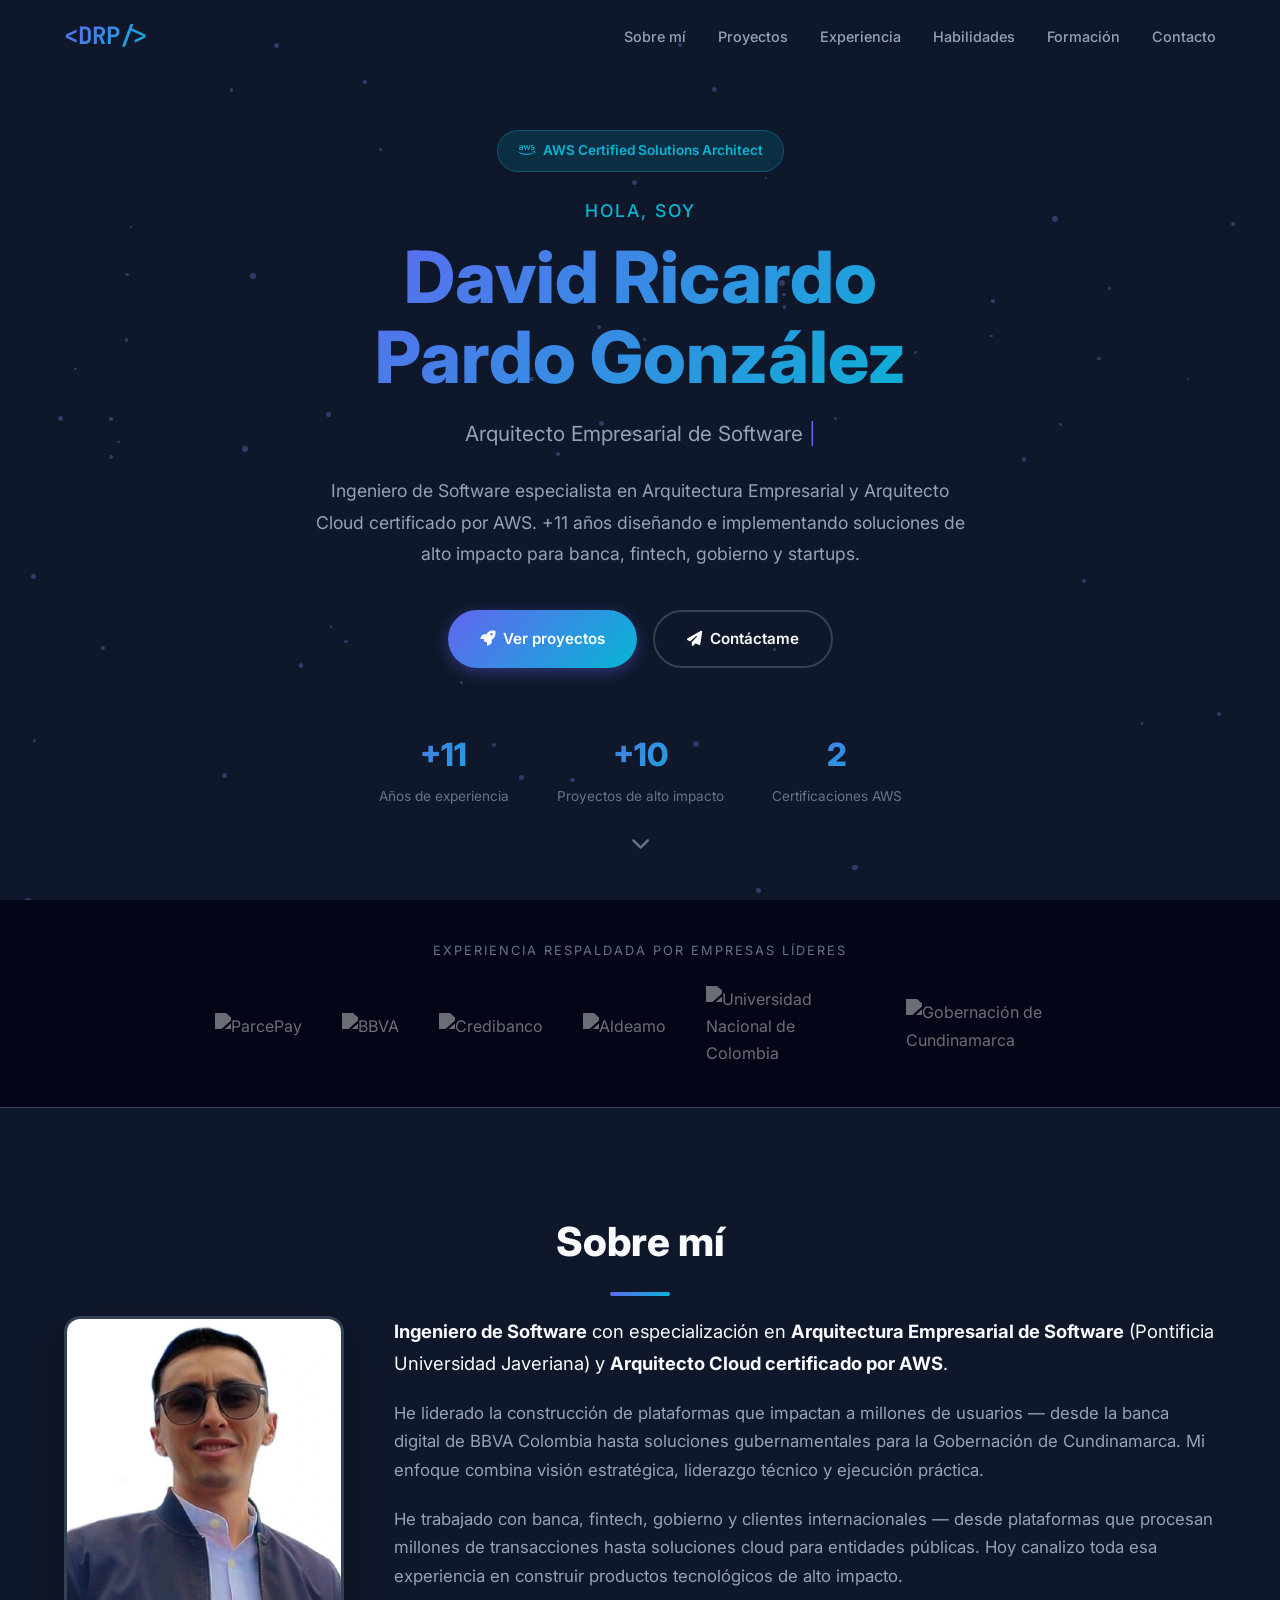
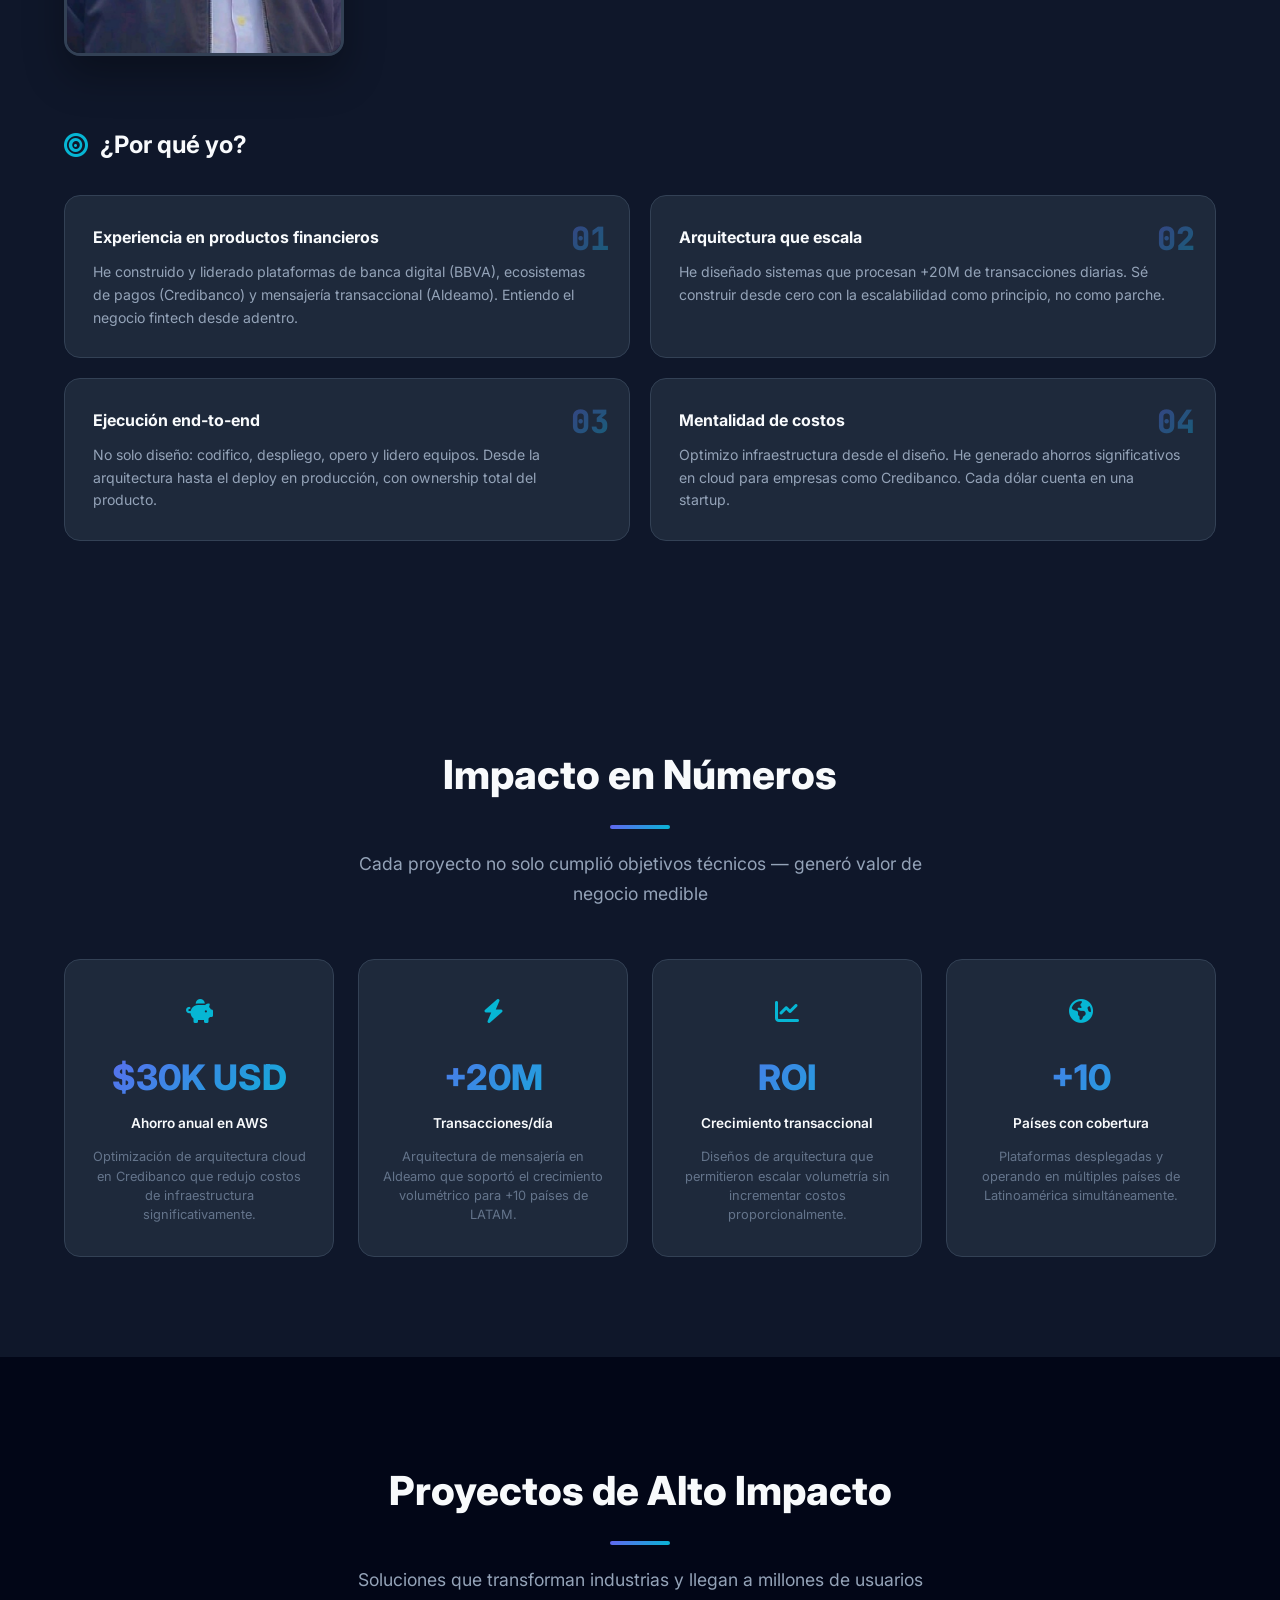
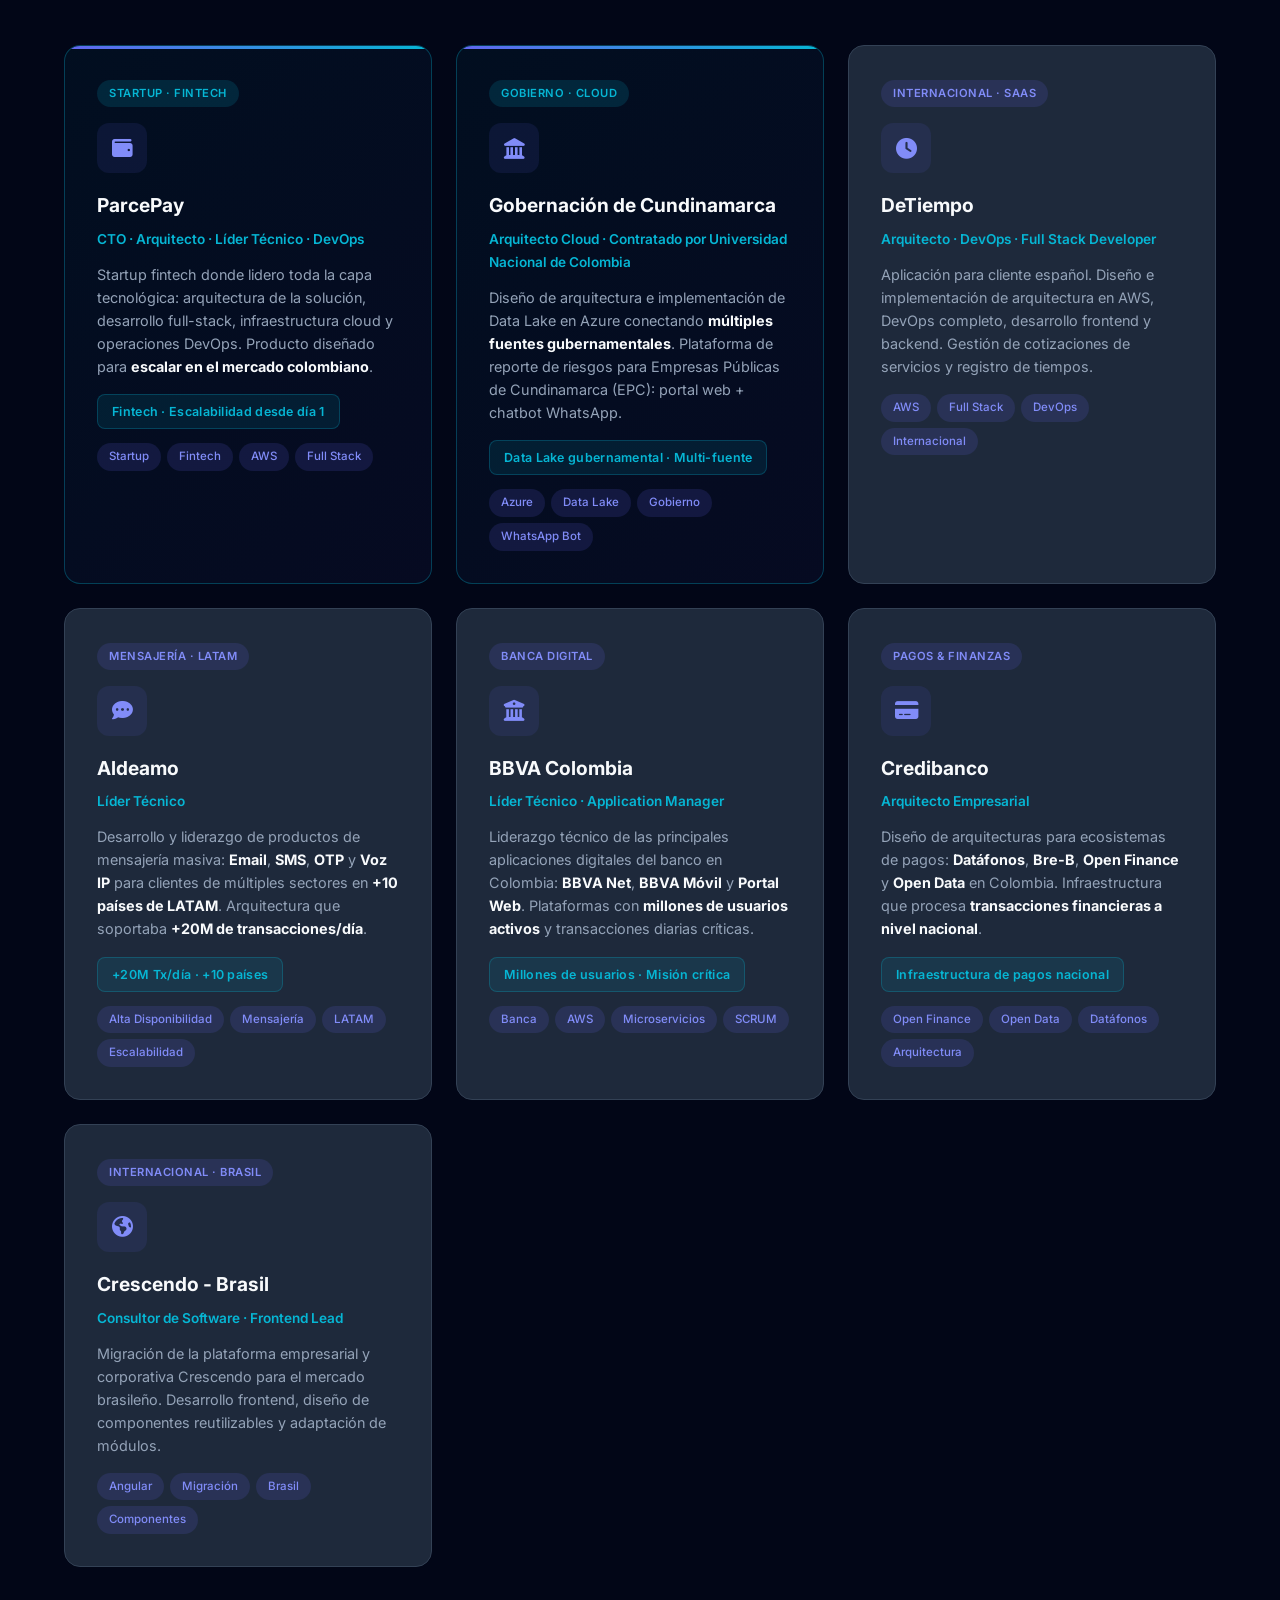
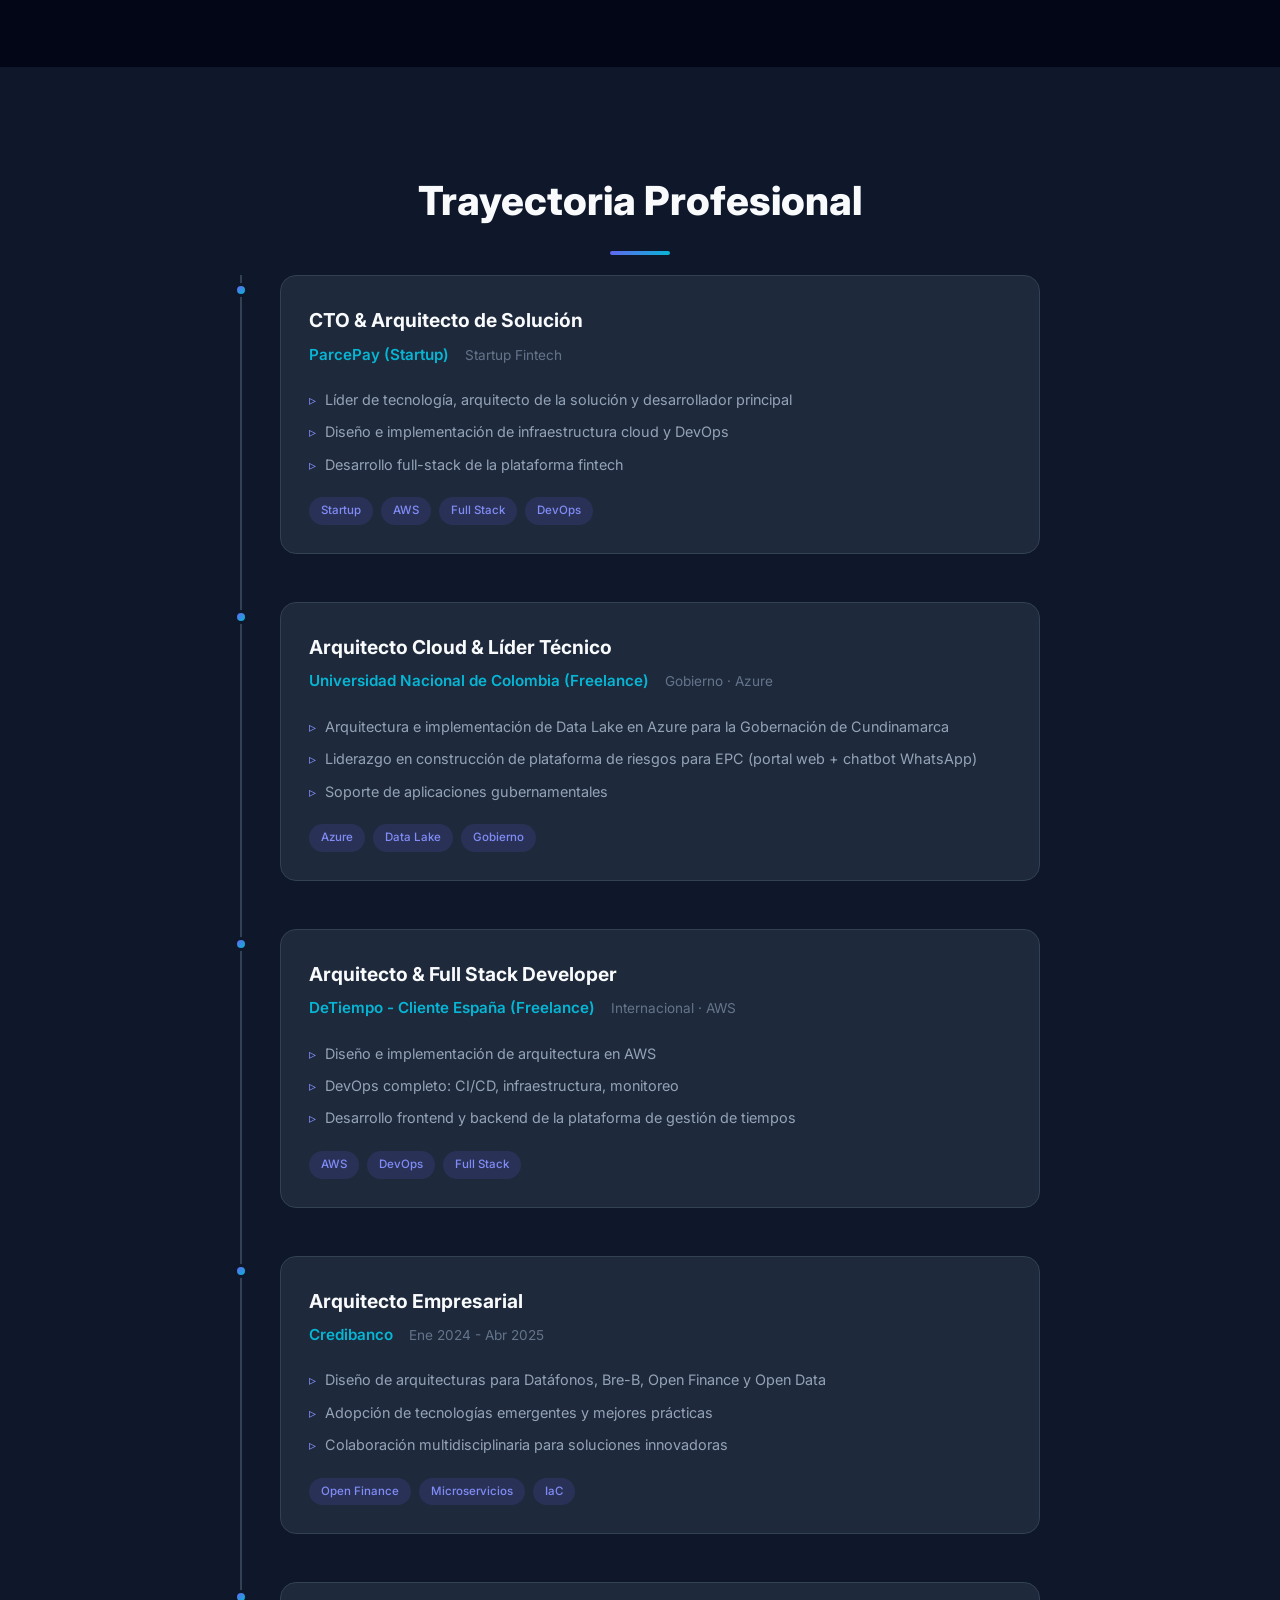
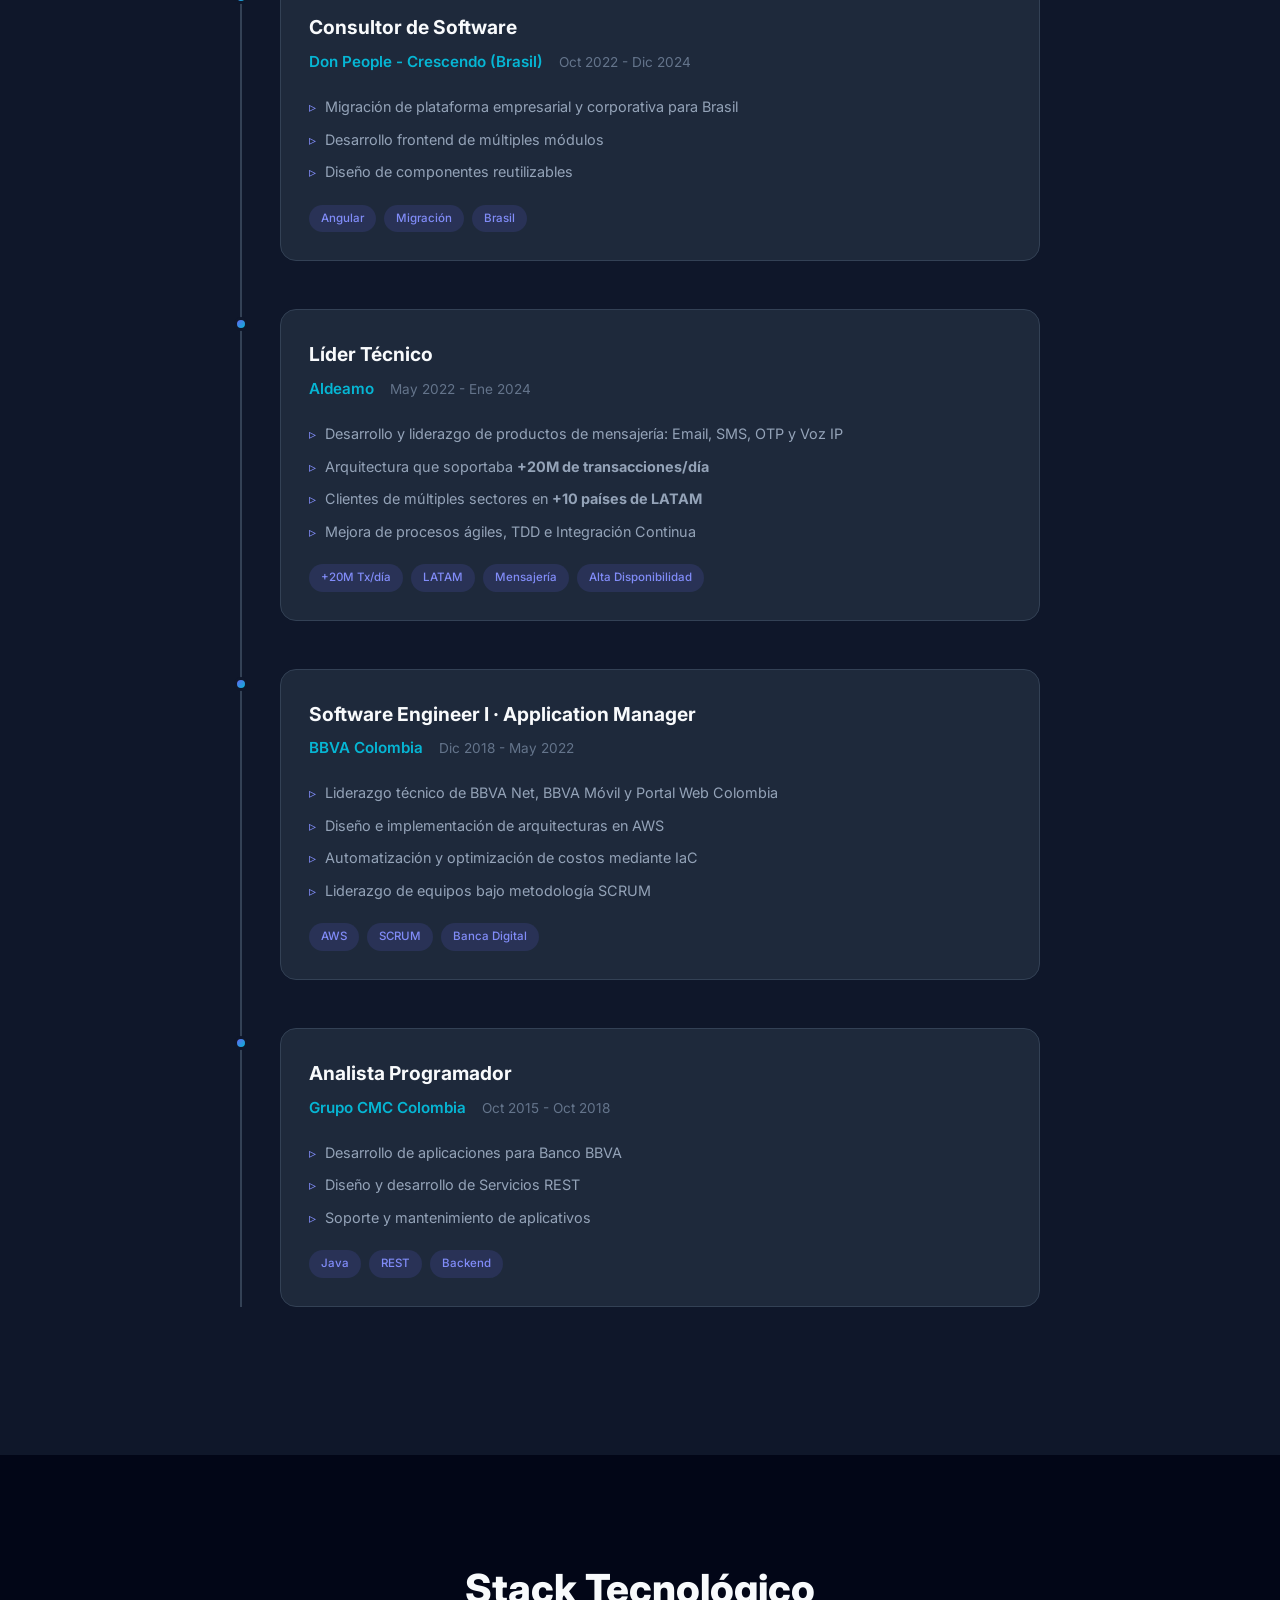
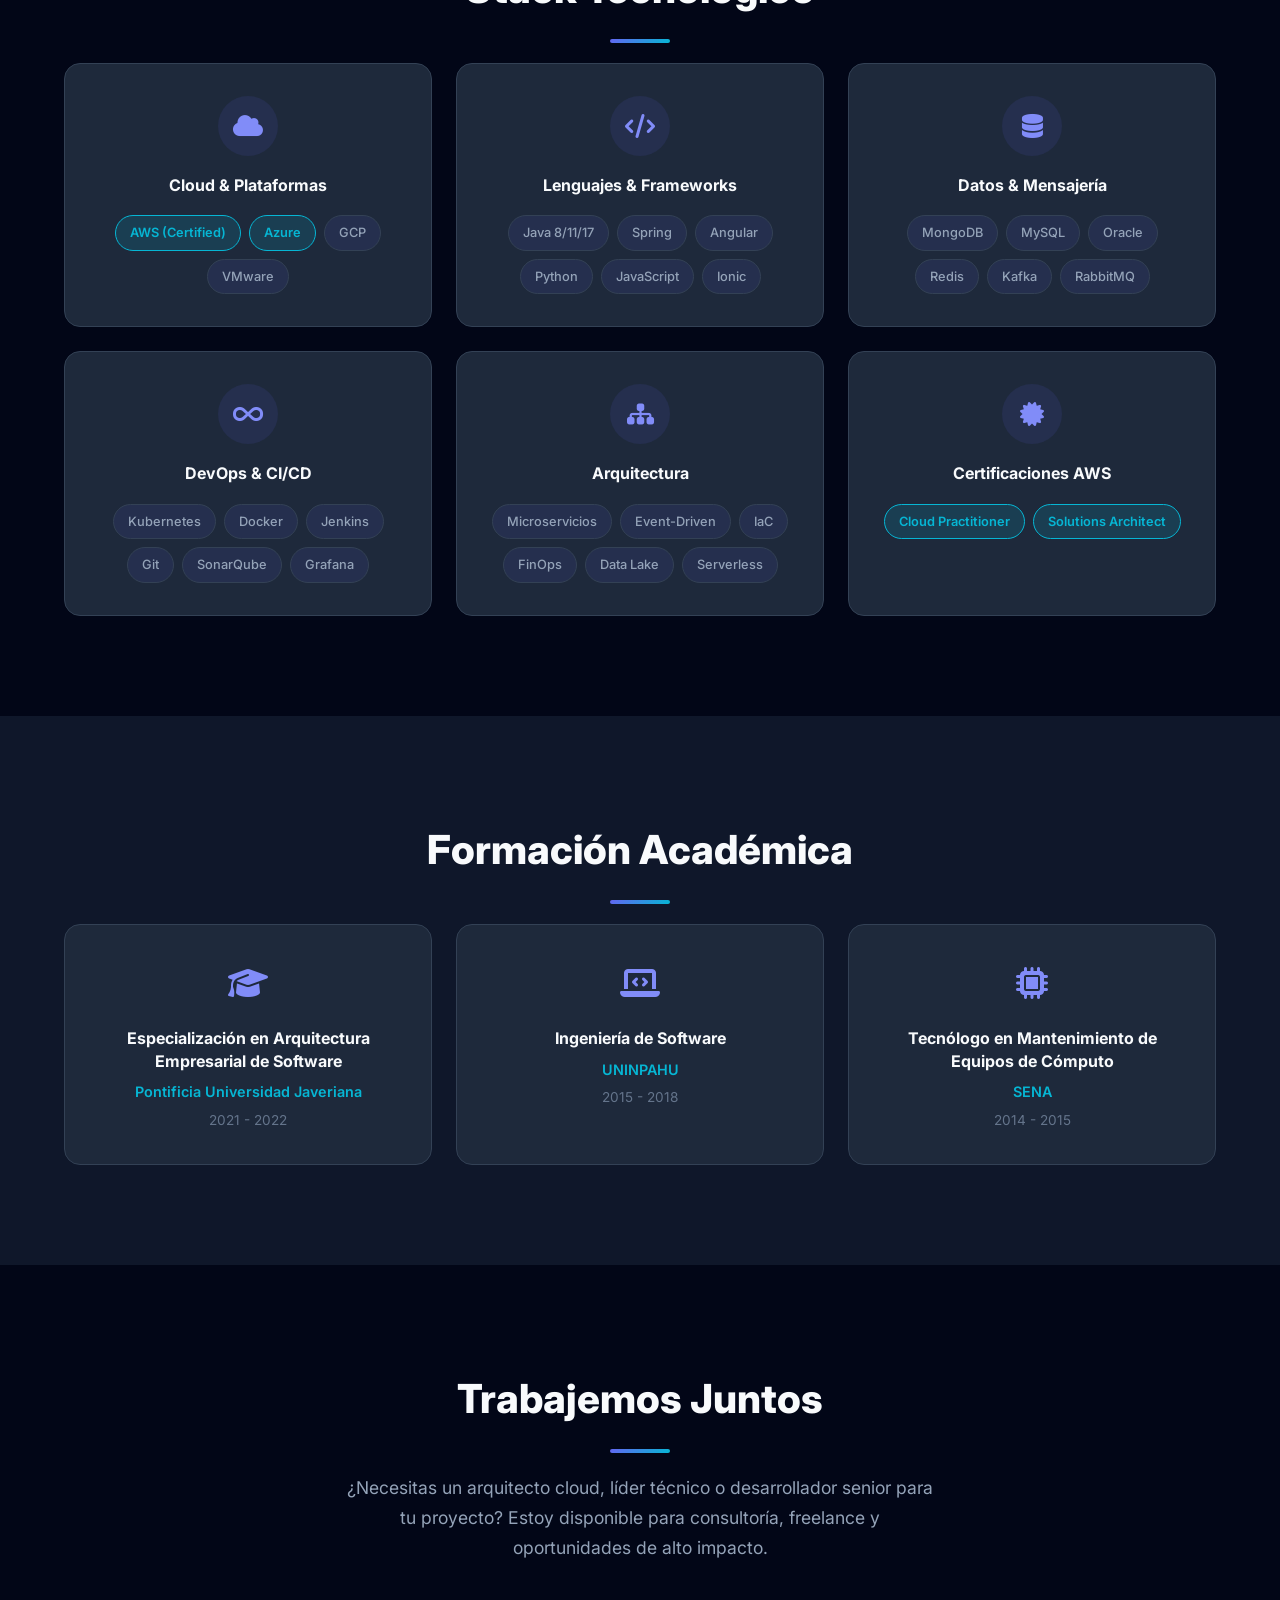
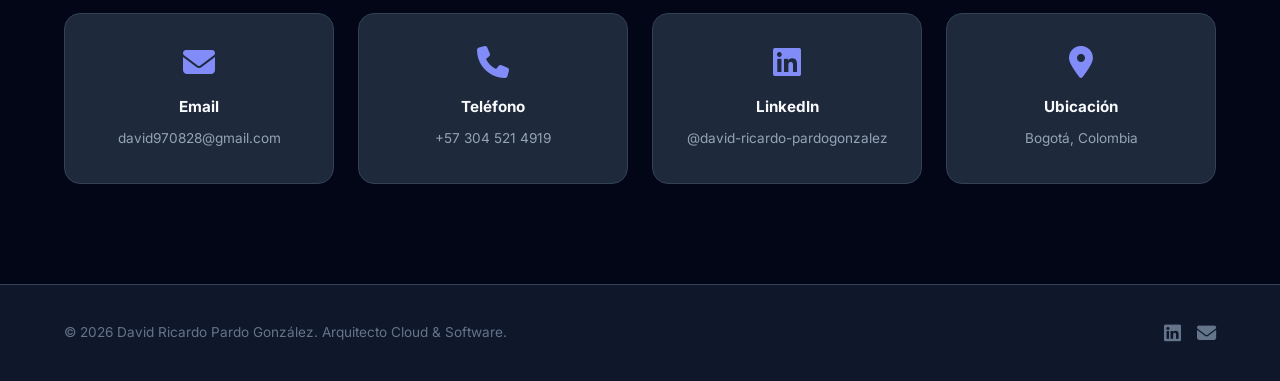
==== portfolio/index.html @ feee0b4c "DRPG" ====
<!DOCTYPE html>
<html lang="es">
<head>
    <meta charset="UTF-8">
    <meta name="viewport" content="width=device-width, initial-scale=1.0">
    <title>David Ricardo Pardo González | Arquitecto Cloud & Software</title>
    <meta name="description" content="Arquitecto Empresarial de Software certificado AWS. +11 años liderando soluciones cloud, microservicios y plataformas de alto impacto para empresas como BBVA, Credibanco y startups.">
    <link rel="preconnect" href="https://fonts.googleapis.com">
    <link rel="preconnect" href="https://fonts.gstatic.com" crossorigin>
    <link href="https://fonts.googleapis.com/css2?family=Inter:wght@300;400;500;600;700;800&family=JetBrains+Mono:wght@400;500&display=swap" rel="stylesheet">
    <link rel="stylesheet" href="https://cdnjs.cloudflare.com/ajax/libs/font-awesome/6.5.1/css/all.min.css">
    <link rel="stylesheet" href="styles.css">
</head>
<body>
    <!-- Navigation -->
    <nav class="navbar" id="navbar">
        <div class="nav-container">
            <a href="#hero" class="nav-logo">&lt;DRP/&gt;</a>
            <button class="nav-toggle" id="nav-toggle" aria-label="Abrir menú">
                <span></span><span></span><span></span>
            </button>
            <ul class="nav-menu" id="nav-menu">
                <li><a href="#about" class="nav-link">Sobre mí</a></li>
                <li><a href="#projects" class="nav-link">Proyectos</a></li>
                <li><a href="#experience" class="nav-link">Experiencia</a></li>
                <li><a href="#skills" class="nav-link">Habilidades</a></li>
                <li><a href="#education" class="nav-link">Formación</a></li>
                <li><a href="#contact" class="nav-link">Contacto</a></li>
            </ul>
        </div>
    </nav>

    <!-- Hero Section -->
    <section class="hero" id="hero">
        <div class="hero-particles" id="particles"></div>
        <div class="hero-content">
            <div class="hero-badge">
                <i class="fab fa-aws"></i> AWS Certified Solutions Architect
            </div>
            <p class="hero-greeting">Hola, soy</p>
            <h1 class="hero-name">David Ricardo<br>Pardo González</h1>
            <div class="hero-title-wrapper">
                <span class="hero-title" id="typed-text"></span>
                <span class="cursor">|</span>
            </div>
            <p class="hero-description">
                Ingeniero de Software especialista en Arquitectura Empresarial y Arquitecto Cloud certificado por AWS. 
                +11 años diseñando e implementando soluciones de alto impacto para banca, fintech, gobierno y startups.
            </p>
            <div class="hero-cta">
                <a href="#projects" class="btn btn-primary"><i class="fas fa-rocket"></i> Ver proyectos</a>
                <a href="#contact" class="btn btn-outline"><i class="fas fa-paper-plane"></i> Contáctame</a>
            </div>
            <div class="hero-stats">
                <div class="stat">
                    <span class="stat-number">+11</span>
                    <span class="stat-label">Años de experiencia</span>
                </div>
                <div class="stat">
                    <span class="stat-number">+10</span>
                    <span class="stat-label">Proyectos de alto impacto</span>
                </div>
                <div class="stat">
                    <span class="stat-number">2</span>
                    <span class="stat-label">Certificaciones AWS</span>
                </div>
            </div>
        </div>
        <div class="scroll-indicator"><i class="fas fa-chevron-down"></i></div>
    </section>

    <!-- Trusted By / Logos Section -->
    <section class="logos-section">
        <div class="container">
            <p class="logos-label">Experiencia respaldada por empresas líderes</p>
            <div class="logos-grid">
                <div class="logo-item">
                    <img src="https://www.parcepay.com/assets/logo-main.svg" alt="ParcePay" class="logo-img">
                </div>
                <div class="logo-item">
                    <img src="https://upload.wikimedia.org/wikipedia/commons/thumb/9/98/BBVA_logo_2025.svg/3840px-BBVA_logo_2025.svg.png" alt="BBVA" class="logo-img">
                </div>
                <div class="logo-item">
                    <img src="https://www.greatplacetowork.com.co/images/CompaniesCertification/Fotos/Credibanco/2025/f2952716-d430-4d82-a743-4b4792fbba40.png" alt="Credibanco" class="logo-img">
                </div>
                <div class="logo-item">
                    <img src="https://www.aldeamo.ai/wp-content/uploads/2025/09/Logo-Aldeamo-fondo-oscuro.svg" alt="Aldeamo" class="logo-img">
                </div>
                <div class="logo-item">
                    <img src="https://www.funcionpublica.gov.co/documents/d/guest/logo-universidad-nacional" alt="Universidad Nacional de Colombia" class="logo-img">
                </div>
                <div class="logo-item">
                    <img src="https://estampillas.cundinamarca.gov.co/info/estampillas/media/bloque9.png" alt="Gobernación de Cundinamarca" class="logo-img">
                </div>
            </div>
        </div>
    </section>

    <!-- About Section -->
    <section class="section" id="about">
        <div class="container">
            <h2 class="section-title">Sobre mí</h2>
            <div class="about-hero-grid">
                <!-- Photo -->
                <div class="about-photo">
                    <img src="perfil.jpeg" alt="David Ricardo Pardo González" class="profile-photo">
                </div>
                <div class="about-text">
                    <p class="about-lead">
                        <strong>Ingeniero de Software</strong> con especialización en <strong>Arquitectura Empresarial de Software</strong> 
                        (Pontificia Universidad Javeriana) y <strong>Arquitecto Cloud certificado por AWS</strong>.
                    </p>
                    <p>
                        He liderado la construcción de plataformas que impactan a millones de usuarios — desde la banca digital 
                        de BBVA Colombia hasta soluciones gubernamentales para la Gobernación de Cundinamarca. Mi enfoque combina 
                        visión estratégica, liderazgo técnico y ejecución práctica.
                    </p>
                    <p>
                        He trabajado con banca, fintech, gobierno y clientes internacionales — desde plataformas 
                        que procesan millones de transacciones hasta soluciones cloud para entidades públicas. 
                        Hoy canalizo toda esa experiencia en construir productos tecnológicos de alto impacto.
                    </p>
                </div>
            </div>

            <!-- ¿Por qué yo? -->
            <div class="why-me-section">
                <h3 class="why-me-title"><i class="fas fa-bullseye"></i> ¿Por qué yo?</h3>
                <div class="why-me-grid">
                    <div class="why-me-card">
                        <div class="why-me-number">01</div>
                        <h4>Experiencia en productos financieros</h4>
                        <p>He construido y liderado plataformas de banca digital (BBVA), ecosistemas de pagos (Credibanco) y mensajería transaccional (Aldeamo). Entiendo el negocio fintech desde adentro.</p>
                    </div>
                    <div class="why-me-card">
                        <div class="why-me-number">02</div>
                        <h4>Arquitectura que escala</h4>
                        <p>He diseñado sistemas que procesan +20M de transacciones diarias. Sé construir desde cero con la escalabilidad como principio, no como parche.</p>
                    </div>
                    <div class="why-me-card">
                        <div class="why-me-number">03</div>
                        <h4>Ejecución end-to-end</h4>
                        <p>No solo diseño: codifico, despliego, opero y lidero equipos. Desde la arquitectura hasta el deploy en producción, con ownership total del producto.</p>
                    </div>
                    <div class="why-me-card">
                        <div class="why-me-number">04</div>
                        <h4>Mentalidad de costos</h4>
                        <p>Optimizo infraestructura desde el diseño. He generado ahorros significativos en cloud para empresas como Credibanco. Cada dólar cuenta en una startup.</p>
                    </div>
                </div>
            </div>
        </div>
    </section>

    <!-- Impact / ROI Section -->
    <section class="section" id="impact">
        <div class="container">
            <h2 class="section-title">Impacto en Números</h2>
            <p class="section-subtitle">Cada proyecto no solo cumplió objetivos técnicos — generó valor de negocio medible</p>
            <div class="impact-grid">
                <div class="impact-card">
                    <div class="impact-icon"><i class="fas fa-piggy-bank"></i></div>
                    <div class="impact-value">$30K USD</div>
                    <div class="impact-label">Ahorro anual en AWS</div>
                    <p class="impact-desc">Optimización de arquitectura cloud en Credibanco que redujo costos de infraestructura significativamente.</p>
                </div>
                <div class="impact-card">
                    <div class="impact-icon"><i class="fas fa-bolt"></i></div>
                    <div class="impact-value">+20M</div>
                    <div class="impact-label">Transacciones/día</div>
                    <p class="impact-desc">Arquitectura de mensajería en Aldeamo que soportó el crecimiento volumétrico para +10 países de LATAM.</p>
                </div>
                <div class="impact-card">
                    <div class="impact-icon"><i class="fas fa-chart-line"></i></div>
                    <div class="impact-value">ROI</div>
                    <div class="impact-label">Crecimiento transaccional</div>
                    <p class="impact-desc">Diseños de arquitectura que permitieron escalar volumetría sin incrementar costos proporcionalmente.</p>
                </div>
                <div class="impact-card">
                    <div class="impact-icon"><i class="fas fa-globe-americas"></i></div>
                    <div class="impact-value">+10</div>
                    <div class="impact-label">Países con cobertura</div>
                    <p class="impact-desc">Plataformas desplegadas y operando en múltiples países de Latinoamérica simultáneamente.</p>
                </div>
            </div>
        </div>
    </section>

    <!-- Projects Section (NEW - High Impact) -->
    <section class="section section-dark" id="projects">
        <div class="container">
            <h2 class="section-title">Proyectos de Alto Impacto</h2>
            <p class="section-subtitle">Soluciones que transforman industrias y llegan a millones de usuarios</p>

            <div class="projects-grid">
                <!-- ParcePay -->
                <div class="project-card featured">
                    <div class="project-badge">Startup · Fintech</div>
                    <div class="project-icon"><i class="fas fa-wallet"></i></div>
                    <h3>ParcePay</h3>
                    <p class="project-role">CTO · Arquitecto · Líder Técnico · DevOps</p>
                    <p class="project-desc">
                        Startup fintech donde lidero toda la capa tecnológica: arquitectura de la solución, 
                        desarrollo full-stack, infraestructura cloud y operaciones DevOps. Producto diseñado 
                        para <strong>escalar en el mercado colombiano</strong>.
                    </p>
                    <div class="project-metric">Fintech · Escalabilidad desde día 1</div>
                    <div class="project-tags">
                        <span class="tag">Startup</span>
                        <span class="tag">Fintech</span>
                        <span class="tag">AWS</span>
                        <span class="tag">Full Stack</span>
                    </div>
                </div>

                <!-- Universidad Nacional / Gobernación -->
                <div class="project-card featured">
                    <div class="project-badge">Gobierno · Cloud</div>
                    <div class="project-icon"><i class="fas fa-landmark"></i></div>
                    <h3>Gobernación de Cundinamarca</h3>
                    <p class="project-role">Arquitecto Cloud · Contratado por Universidad Nacional de Colombia</p>
                    <p class="project-desc">
                        Diseño de arquitectura e implementación de Data Lake en Azure conectando <strong>múltiples fuentes 
                        gubernamentales</strong>. Plataforma de reporte de riesgos para Empresas Públicas de Cundinamarca 
                        (EPC): portal web + chatbot WhatsApp.
                    </p>
                    <div class="project-metric">Data Lake gubernamental · Multi-fuente</div>
                    <div class="project-tags">
                        <span class="tag">Azure</span>
                        <span class="tag">Data Lake</span>
                        <span class="tag">Gobierno</span>
                        <span class="tag">WhatsApp Bot</span>
                    </div>
                </div>

                <!-- DeTiempo -->
                <div class="project-card">
                    <div class="project-badge">Internacional · SaaS</div>
                    <div class="project-icon"><i class="fas fa-clock"></i></div>
                    <h3>DeTiempo</h3>
                    <p class="project-role">Arquitecto · DevOps · Full Stack Developer</p>
                    <p class="project-desc">
                        Aplicación para cliente español. Diseño e implementación de arquitectura en AWS, 
                        DevOps completo, desarrollo frontend y backend. Gestión de cotizaciones de servicios 
                        y registro de tiempos.
                    </p>
                    <div class="project-tags">
                        <span class="tag">AWS</span>
                        <span class="tag">Full Stack</span>
                        <span class="tag">DevOps</span>
                        <span class="tag">Internacional</span>
                    </div>
                </div>

                <!-- Aldeamo -->
                <div class="project-card">
                    <div class="project-badge">Mensajería · LATAM</div>
                    <div class="project-icon"><i class="fas fa-comment-dots"></i></div>
                    <h3>Aldeamo</h3>
                    <p class="project-role">Líder Técnico</p>
                    <p class="project-desc">
                        Desarrollo y liderazgo de productos de mensajería masiva: <strong>Email</strong>, 
                        <strong>SMS</strong>, <strong>OTP</strong> y <strong>Voz IP</strong> para clientes de múltiples 
                        sectores en <strong>+10 países de LATAM</strong>. Arquitectura que soportaba 
                        <strong>+20M de transacciones/día</strong>.
                    </p>
                    <div class="project-metric">+20M Tx/día · +10 países</div>
                    <div class="project-tags">
                        <span class="tag">Alta Disponibilidad</span>
                        <span class="tag">Mensajería</span>
                        <span class="tag">LATAM</span>
                        <span class="tag">Escalabilidad</span>
                    </div>
                </div>

                <!-- BBVA -->
                <div class="project-card">
                    <div class="project-badge">Banca Digital</div>
                    <div class="project-icon"><i class="fas fa-university"></i></div>
                    <h3>BBVA Colombia</h3>
                    <p class="project-role">Líder Técnico · Application Manager</p>
                    <p class="project-desc">
                        Liderazgo técnico de las principales aplicaciones digitales del banco en Colombia: 
                        <strong>BBVA Net</strong>, <strong>BBVA Móvil</strong> y <strong>Portal Web</strong>. 
                        Plataformas con <strong>millones de usuarios activos</strong> y transacciones diarias críticas.
                    </p>
                    <div class="project-metric">Millones de usuarios · Misión crítica</div>
                    <div class="project-tags">
                        <span class="tag">Banca</span>
                        <span class="tag">AWS</span>
                        <span class="tag">Microservicios</span>
                        <span class="tag">SCRUM</span>
                    </div>
                </div>

                <!-- Credibanco -->
                <div class="project-card">
                    <div class="project-badge">Pagos & Finanzas</div>
                    <div class="project-icon"><i class="fas fa-credit-card"></i></div>
                    <h3>Credibanco</h3>
                    <p class="project-role">Arquitecto Empresarial</p>
                    <p class="project-desc">
                        Diseño de arquitecturas para ecosistemas de pagos: <strong>Datáfonos</strong>, 
                        <strong>Bre-B</strong>, <strong>Open Finance</strong> y <strong>Open Data</strong> en Colombia. 
                        Infraestructura que procesa <strong>transacciones financieras a nivel nacional</strong>.
                    </p>
                    <div class="project-metric">Infraestructura de pagos nacional</div>
                    <div class="project-tags">
                        <span class="tag">Open Finance</span>
                        <span class="tag">Open Data</span>
                        <span class="tag">Datáfonos</span>
                        <span class="tag">Arquitectura</span>
                    </div>
                </div>

                <!-- Don People / Crescendo -->
                <div class="project-card">
                    <div class="project-badge">Internacional · Brasil</div>
                    <div class="project-icon"><i class="fas fa-globe-americas"></i></div>
                    <h3>Crescendo - Brasil</h3>
                    <p class="project-role">Consultor de Software · Frontend Lead</p>
                    <p class="project-desc">
                        Migración de la plataforma empresarial y corporativa Crescendo para el mercado brasileño. 
                        Desarrollo frontend, diseño de componentes reutilizables y adaptación de módulos.
                    </p>
                    <div class="project-tags">
                        <span class="tag">Angular</span>
                        <span class="tag">Migración</span>
                        <span class="tag">Brasil</span>
                        <span class="tag">Componentes</span>
                    </div>
                </div>
            </div>
        </div>
    </section>

    <!-- Experience Section -->
    <section class="section" id="experience">
        <div class="container">
            <h2 class="section-title">Trayectoria Profesional</h2>
            <div class="timeline">
                <div class="timeline-item">
                    <div class="timeline-marker"></div>
                    <div class="timeline-content">
                        <div class="timeline-header">
                            <h3>CTO & Arquitecto de Solución</h3>
                            <span class="company">ParcePay (Startup)</span>
                            <span class="period">Startup Fintech</span>
                        </div>
                        <ul class="timeline-details">
                            <li>Líder de tecnología, arquitecto de la solución y desarrollador principal</li>
                            <li>Diseño e implementación de infraestructura cloud y DevOps</li>
                            <li>Desarrollo full-stack de la plataforma fintech</li>
                        </ul>
                        <div class="timeline-tags">
                            <span class="tag">Startup</span>
                            <span class="tag">AWS</span>
                            <span class="tag">Full Stack</span>
                            <span class="tag">DevOps</span>
                        </div>
                    </div>
                </div>

                <div class="timeline-item">
                    <div class="timeline-marker"></div>
                    <div class="timeline-content">
                        <div class="timeline-header">
                            <h3>Arquitecto Cloud & Líder Técnico</h3>
                            <span class="company">Universidad Nacional de Colombia (Freelance)</span>
                            <span class="period">Gobierno · Azure</span>
                        </div>
                        <ul class="timeline-details">
                            <li>Arquitectura e implementación de Data Lake en Azure para la Gobernación de Cundinamarca</li>
                            <li>Liderazgo en construcción de plataforma de riesgos para EPC (portal web + chatbot WhatsApp)</li>
                            <li>Soporte de aplicaciones gubernamentales</li>
                        </ul>
                        <div class="timeline-tags">
                            <span class="tag">Azure</span>
                            <span class="tag">Data Lake</span>
                            <span class="tag">Gobierno</span>
                        </div>
                    </div>
                </div>

                <div class="timeline-item">
                    <div class="timeline-marker"></div>
                    <div class="timeline-content">
                        <div class="timeline-header">
                            <h3>Arquitecto & Full Stack Developer</h3>
                            <span class="company">DeTiempo - Cliente España (Freelance)</span>
                            <span class="period">Internacional · AWS</span>
                        </div>
                        <ul class="timeline-details">
                            <li>Diseño e implementación de arquitectura en AWS</li>
                            <li>DevOps completo: CI/CD, infraestructura, monitoreo</li>
                            <li>Desarrollo frontend y backend de la plataforma de gestión de tiempos</li>
                        </ul>
                        <div class="timeline-tags">
                            <span class="tag">AWS</span>
                            <span class="tag">DevOps</span>
                            <span class="tag">Full Stack</span>
                        </div>
                    </div>
                </div>

                <div class="timeline-item">
                    <div class="timeline-marker"></div>
                    <div class="timeline-content">
                        <div class="timeline-header">
                            <h3>Arquitecto Empresarial</h3>
                            <span class="company">Credibanco</span>
                            <span class="period">Ene 2024 - Abr 2025</span>
                        </div>
                        <ul class="timeline-details">
                            <li>Diseño de arquitecturas para Datáfonos, Bre-B, Open Finance y Open Data</li>
                            <li>Adopción de tecnologías emergentes y mejores prácticas</li>
                            <li>Colaboración multidisciplinaria para soluciones innovadoras</li>
                        </ul>
                        <div class="timeline-tags">
                            <span class="tag">Open Finance</span>
                            <span class="tag">Microservicios</span>
                            <span class="tag">IaC</span>
                        </div>
                    </div>
                </div>

                <div class="timeline-item">
                    <div class="timeline-marker"></div>
                    <div class="timeline-content">
                        <div class="timeline-header">
                            <h3>Consultor de Software</h3>
                            <span class="company">Don People - Crescendo (Brasil)</span>
                            <span class="period">Oct 2022 - Dic 2024</span>
                        </div>
                        <ul class="timeline-details">
                            <li>Migración de plataforma empresarial y corporativa para Brasil</li>
                            <li>Desarrollo frontend de múltiples módulos</li>
                            <li>Diseño de componentes reutilizables</li>
                        </ul>
                        <div class="timeline-tags">
                            <span class="tag">Angular</span>
                            <span class="tag">Migración</span>
                            <span class="tag">Brasil</span>
                        </div>
                    </div>
                </div>

                <div class="timeline-item">
                    <div class="timeline-marker"></div>
                    <div class="timeline-content">
                        <div class="timeline-header">
                            <h3>Líder Técnico</h3>
                            <span class="company">Aldeamo</span>
                            <span class="period">May 2022 - Ene 2024</span>
                        </div>
                        <ul class="timeline-details">
                            <li>Desarrollo y liderazgo de productos de mensajería: Email, SMS, OTP y Voz IP</li>
                            <li>Arquitectura que soportaba <strong>+20M de transacciones/día</strong></li>
                            <li>Clientes de múltiples sectores en <strong>+10 países de LATAM</strong></li>
                            <li>Mejora de procesos ágiles, TDD e Integración Continua</li>
                        </ul>
                        <div class="timeline-tags">
                            <span class="tag">+20M Tx/día</span>
                            <span class="tag">LATAM</span>
                            <span class="tag">Mensajería</span>
                            <span class="tag">Alta Disponibilidad</span>
                        </div>
                    </div>
                </div>

                <div class="timeline-item">
                    <div class="timeline-marker"></div>
                    <div class="timeline-content">
                        <div class="timeline-header">
                            <h3>Software Engineer I · Application Manager</h3>
                            <span class="company">BBVA Colombia</span>
                            <span class="period">Dic 2018 - May 2022</span>
                        </div>
                        <ul class="timeline-details">
                            <li>Liderazgo técnico de BBVA Net, BBVA Móvil y Portal Web Colombia</li>
                            <li>Diseño e implementación de arquitecturas en AWS</li>
                            <li>Automatización y optimización de costos mediante IaC</li>
                            <li>Liderazgo de equipos bajo metodología SCRUM</li>
                        </ul>
                        <div class="timeline-tags">
                            <span class="tag">AWS</span>
                            <span class="tag">SCRUM</span>
                            <span class="tag">Banca Digital</span>
                        </div>
                    </div>
                </div>

                <div class="timeline-item">
                    <div class="timeline-marker"></div>
                    <div class="timeline-content">
                        <div class="timeline-header">
                            <h3>Analista Programador</h3>
                            <span class="company">Grupo CMC Colombia</span>
                            <span class="period">Oct 2015 - Oct 2018</span>
                        </div>
                        <ul class="timeline-details">
                            <li>Desarrollo de aplicaciones para Banco BBVA</li>
                            <li>Diseño y desarrollo de Servicios REST</li>
                            <li>Soporte y mantenimiento de aplicativos</li>
                        </ul>
                        <div class="timeline-tags">
                            <span class="tag">Java</span>
                            <span class="tag">REST</span>
                            <span class="tag">Backend</span>
                        </div>
                    </div>
                </div>
            </div>
        </div>
    </section>

    <!-- Skills Section -->
    <section class="section section-dark" id="skills">
        <div class="container">
            <h2 class="section-title">Stack Tecnológico</h2>
            <div class="skills-grid">
                <div class="skill-category">
                    <div class="skill-icon"><i class="fas fa-cloud"></i></div>
                    <h3>Cloud & Plataformas</h3>
                    <div class="skill-tags">
                        <span class="skill-tag highlight">AWS (Certified)</span>
                        <span class="skill-tag highlight">Azure</span>
                        <span class="skill-tag">GCP</span>
                        <span class="skill-tag">VMware</span>
                    </div>
                </div>
                <div class="skill-category">
                    <div class="skill-icon"><i class="fas fa-code"></i></div>
                    <h3>Lenguajes & Frameworks</h3>
                    <div class="skill-tags">
                        <span class="skill-tag">Java 8/11/17</span>
                        <span class="skill-tag">Spring</span>
                        <span class="skill-tag">Angular</span>
                        <span class="skill-tag">Python</span>
                        <span class="skill-tag">JavaScript</span>
                        <span class="skill-tag">Ionic</span>
                    </div>
                </div>
                <div class="skill-category">
                    <div class="skill-icon"><i class="fas fa-database"></i></div>
                    <h3>Datos & Mensajería</h3>
                    <div class="skill-tags">
                        <span class="skill-tag">MongoDB</span>
                        <span class="skill-tag">MySQL</span>
                        <span class="skill-tag">Oracle</span>
                        <span class="skill-tag">Redis</span>
                        <span class="skill-tag">Kafka</span>
                        <span class="skill-tag">RabbitMQ</span>
                    </div>
                </div>
                <div class="skill-category">
                    <div class="skill-icon"><i class="fas fa-infinity"></i></div>
                    <h3>DevOps & CI/CD</h3>
                    <div class="skill-tags">
                        <span class="skill-tag">Kubernetes</span>
                        <span class="skill-tag">Docker</span>
                        <span class="skill-tag">Jenkins</span>
                        <span class="skill-tag">Git</span>
                        <span class="skill-tag">SonarQube</span>
                        <span class="skill-tag">Grafana</span>
                    </div>
                </div>
                <div class="skill-category">
                    <div class="skill-icon"><i class="fas fa-sitemap"></i></div>
                    <h3>Arquitectura</h3>
                    <div class="skill-tags">
                        <span class="skill-tag">Microservicios</span>
                        <span class="skill-tag">Event-Driven</span>
                        <span class="skill-tag">IaC</span>
                        <span class="skill-tag">FinOps</span>
                        <span class="skill-tag">Data Lake</span>
                        <span class="skill-tag">Serverless</span>
                    </div>
                </div>
                <div class="skill-category">
                    <div class="skill-icon"><i class="fas fa-certificate"></i></div>
                    <h3>Certificaciones AWS</h3>
                    <div class="skill-tags">
                        <span class="skill-tag highlight">Cloud Practitioner</span>
                        <span class="skill-tag highlight">Solutions Architect</span>
                    </div>
                </div>
            </div>
        </div>
    </section>

    <!-- Education Section -->
    <section class="section" id="education">
        <div class="container">
            <h2 class="section-title">Formación Académica</h2>
            <div class="education-grid">
                <div class="education-card">
                    <div class="education-icon"><i class="fas fa-graduation-cap"></i></div>
                    <h3>Especialización en Arquitectura Empresarial de Software</h3>
                    <p class="institution">Pontificia Universidad Javeriana</p>
                    <p class="edu-period">2021 - 2022</p>
                </div>
                <div class="education-card">
                    <div class="education-icon"><i class="fas fa-laptop-code"></i></div>
                    <h3>Ingeniería de Software</h3>
                    <p class="institution">UNINPAHU</p>
                    <p class="edu-period">2015 - 2018</p>
                </div>
                <div class="education-card">
                    <div class="education-icon"><i class="fas fa-microchip"></i></div>
                    <h3>Tecnólogo en Mantenimiento de Equipos de Cómputo</h3>
                    <p class="institution">SENA</p>
                    <p class="edu-period">2014 - 2015</p>
                </div>
            </div>
        </div>
    </section>

    <!-- Contact Section -->
    <section class="section section-dark" id="contact">
        <div class="container">
            <h2 class="section-title">Trabajemos Juntos</h2>
            <p class="contact-subtitle">
                ¿Necesitas un arquitecto cloud, líder técnico o desarrollador senior para tu proyecto? 
                Estoy disponible para consultoría, freelance y oportunidades de alto impacto.
            </p>
            <div class="contact-grid">
                <a href="mailto:david970828@gmail.com" class="contact-card">
                    <i class="fas fa-envelope"></i>
                    <h3>Email</h3>
                    <p>david970828@gmail.com</p>
                </a>
                <a href="tel:+573045214919" class="contact-card">
                    <i class="fas fa-phone"></i>
                    <h3>Teléfono</h3>
                    <p>+57 304 521 4919</p>
                </a>
                <a href="https://www.linkedin.com/in/david-ricardo-pardo-gonzalez-073346135/" target="_blank" class="contact-card">
                    <i class="fab fa-linkedin"></i>
                    <h3>LinkedIn</h3>
                    <p>@david-ricardo-pardogonzalez</p>
                </a>
                <div class="contact-card">
                    <i class="fas fa-map-marker-alt"></i>
                    <h3>Ubicación</h3>
                    <p>Bogotá, Colombia</p>
                </div>
            </div>
        </div>
    </section>

    <!-- Footer -->
    <footer class="footer">
        <div class="container">
            <p>&copy; 2026 David Ricardo Pardo González. Arquitecto Cloud & Software.</p>
            <div class="footer-social">
                <a href="https://www.linkedin.com/in/david-ricardo-pardo-gonzalez-073346135/" target="_blank" aria-label="LinkedIn"><i class="fab fa-linkedin"></i></a>
                <a href="mailto:david970828@gmail.com" aria-label="Email"><i class="fas fa-envelope"></i></a>
            </div>
        </div>
    </footer>

    <script src="script.js"></script>
</body>
</html>
---- portfolio/styles.css ----
/* ===== CSS Variables ===== */
:root {
    --primary: #6366f1;
    --primary-dark: #4f46e5;
    --primary-light: #818cf8;
    --accent: #06b6d4;
    --accent-warm: #f59e0b;
    --bg-dark: #0f172a;
    --bg-darker: #020617;
    --bg-card: #1e293b;
    --bg-card-hover: #334155;
    --text-primary: #f8fafc;
    --text-secondary: #94a3b8;
    --text-muted: #64748b;
    --border: #334155;
    --gradient-1: linear-gradient(135deg, #6366f1, #06b6d4);
    --gradient-2: linear-gradient(135deg, #6366f1, #a855f7);
    --gradient-warm: linear-gradient(135deg, #f59e0b, #ef4444);
    --shadow: 0 25px 50px -12px rgba(0, 0, 0, 0.5);
    --radius: 16px;
    --radius-sm: 8px;
    --transition: all 0.3s cubic-bezier(0.4, 0, 0.2, 1);
}

/* ===== Reset & Base ===== */
*, *::before, *::after {
    margin: 0;
    padding: 0;
    box-sizing: border-box;
}

html {
    scroll-behavior: smooth;
    scroll-padding-top: 80px;
}

body {
    font-family: 'Inter', -apple-system, BlinkMacSystemFont, sans-serif;
    background-color: var(--bg-dark);
    color: var(--text-primary);
    line-height: 1.7;
    overflow-x: hidden;
}

.container {
    max-width: 1200px;
    margin: 0 auto;
    padding: 0 24px;
}

/* ===== Logos Section ===== */
.logos-section {
    padding: 40px 0;
    border-bottom: 1px solid var(--border);
    background: var(--bg-darker);
}

.logos-label {
    text-align: center;
    color: var(--text-muted);
    font-size: 0.8rem;
    text-transform: uppercase;
    letter-spacing: 2px;
    margin-bottom: 24px;
}

.logos-grid {
    display: flex;
    align-items: center;
    justify-content: center;
    gap: 40px;
    flex-wrap: wrap;
}

.logo-item {
    opacity: 0.6;
    transition: var(--transition);
}

.logo-item:hover {
    opacity: 1;
}

.logo-img {
    height: 40px;
    width: auto;
    max-width: 160px;
    object-fit: contain;
    filter: brightness(0) invert(0.7);
    transition: var(--transition);
}

.logo-item:hover .logo-img {
    filter: brightness(0) invert(1);
}

.logo-text {
    font-size: 1.1rem;
    font-weight: 700;
    color: var(--text-secondary);
    letter-spacing: 1px;
}

/* ===== About Section (with photo) ===== */
.about-hero-grid {
    display: grid;
    grid-template-columns: 280px 1fr;
    gap: 50px;
    align-items: start;
    margin-bottom: 60px;
}

.about-photo {
    position: sticky;
    top: 100px;
}

.profile-photo {
    width: 280px;
    height: 340px;
    object-fit: cover;
    border-radius: var(--radius);
    border: 3px solid var(--border);
    box-shadow: 0 20px 40px rgba(0, 0, 0, 0.3);
    transition: var(--transition);
}

.profile-photo:hover {
    border-color: var(--primary);
    box-shadow: 0 20px 40px rgba(99, 102, 241, 0.2);
    transform: scale(1.02);
}

/* ===== Why Me Section ===== */
.why-me-section {
    margin-top: 20px;
}

.why-me-title {
    font-size: 1.5rem;
    font-weight: 700;
    margin-bottom: 30px;
    display: flex;
    align-items: center;
    gap: 12px;
}

.why-me-title i {
    color: var(--accent);
}

.why-me-grid {
    display: grid;
    grid-template-columns: repeat(2, 1fr);
    gap: 20px;
}

.why-me-card {
    background: var(--bg-card);
    padding: 28px;
    border-radius: var(--radius);
    border: 1px solid var(--border);
    transition: var(--transition);
    position: relative;
}

.why-me-card:hover {
    border-color: var(--primary);
    transform: translateY(-3px);
}

.why-me-number {
    font-family: 'JetBrains Mono', monospace;
    font-size: 2rem;
    font-weight: 800;
    background: var(--gradient-1);
    -webkit-background-clip: text;
    -webkit-text-fill-color: transparent;
    background-clip: text;
    opacity: 0.4;
    position: absolute;
    top: 16px;
    right: 20px;
}

.why-me-card h4 {
    font-size: 1rem;
    margin-bottom: 10px;
    color: var(--text-primary);
}

.why-me-card p {
    font-size: 0.88rem;
    color: var(--text-secondary);
    line-height: 1.6;
}

/* ===== Impact / ROI Section ===== */
.impact-grid {
    display: grid;
    grid-template-columns: repeat(4, 1fr);
    gap: 24px;
}

.impact-card {
    background: var(--bg-card);
    padding: 32px 24px;
    border-radius: var(--radius);
    border: 1px solid var(--border);
    text-align: center;
    transition: var(--transition);
    position: relative;
    overflow: hidden;
}

.impact-card::after {
    content: '';
    position: absolute;
    bottom: 0;
    left: 0;
    right: 0;
    height: 3px;
    background: var(--gradient-1);
    opacity: 0;
    transition: var(--transition);
}

.impact-card:hover {
    border-color: var(--primary);
    transform: translateY(-4px);
    box-shadow: 0 15px 30px rgba(99, 102, 241, 0.15);
}

.impact-card:hover::after {
    opacity: 1;
}

.impact-icon {
    font-size: 1.5rem;
    color: var(--accent);
    margin-bottom: 16px;
}

.impact-value {
    font-size: 2.2rem;
    font-weight: 800;
    background: var(--gradient-1);
    -webkit-background-clip: text;
    -webkit-text-fill-color: transparent;
    background-clip: text;
    margin-bottom: 4px;
}

.impact-label {
    font-size: 0.85rem;
    font-weight: 600;
    color: var(--text-primary);
    margin-bottom: 12px;
}

.impact-desc {
    font-size: 0.8rem;
    color: var(--text-muted);
    line-height: 1.5;
}

/* ===== Navigation ===== */
.navbar {
    position: fixed;
    top: 0;
    left: 0;
    right: 0;
    z-index: 1000;
    padding: 16px 0;
    transition: var(--transition);
}

.navbar.scrolled {
    background: rgba(15, 23, 42, 0.92);
    backdrop-filter: blur(20px);
    border-bottom: 1px solid var(--border);
    padding: 12px 0;
}

.nav-container {
    max-width: 1200px;
    margin: 0 auto;
    padding: 0 24px;
    display: flex;
    align-items: center;
    justify-content: space-between;
}

.nav-logo {
    font-family: 'JetBrains Mono', monospace;
    font-size: 1.5rem;
    font-weight: 700;
    text-decoration: none;
    background: var(--gradient-1);
    -webkit-background-clip: text;
    -webkit-text-fill-color: transparent;
    background-clip: text;
}

.nav-menu {
    display: flex;
    list-style: none;
    gap: 32px;
}

.nav-link {
    color: var(--text-secondary);
    text-decoration: none;
    font-size: 0.9rem;
    font-weight: 500;
    transition: var(--transition);
    position: relative;
}

.nav-link::after {
    content: '';
    position: absolute;
    bottom: -4px;
    left: 0;
    width: 0;
    height: 2px;
    background: var(--gradient-1);
    transition: var(--transition);
}

.nav-link:hover, .nav-link.active {
    color: var(--text-primary);
}

.nav-link:hover::after, .nav-link.active::after {
    width: 100%;
}

.nav-toggle {
    display: none;
    flex-direction: column;
    gap: 5px;
    background: none;
    border: none;
    cursor: pointer;
    padding: 4px;
}

.nav-toggle span {
    width: 24px;
    height: 2px;
    background: var(--text-primary);
    transition: var(--transition);
}

/* ===== Hero Section ===== */
.hero {
    min-height: 100vh;
    display: flex;
    align-items: center;
    justify-content: center;
    position: relative;
    padding: 120px 24px 80px;
    overflow: hidden;
}

.hero-particles {
    position: absolute;
    inset: 0;
    overflow: hidden;
}

.particle {
    position: absolute;
    width: 4px;
    height: 4px;
    background: var(--primary-light);
    border-radius: 50%;
    opacity: 0.3;
    animation: float 6s ease-in-out infinite;
}

@keyframes float {
    0%, 100% { transform: translateY(0) translateX(0); opacity: 0.3; }
    50% { transform: translateY(-20px) translateX(10px); opacity: 0.6; }
}

.hero-content {
    text-align: center;
    position: relative;
    z-index: 2;
    max-width: 850px;
}

.hero-badge {
    display: inline-flex;
    align-items: center;
    gap: 8px;
    background: rgba(6, 182, 212, 0.15);
    border: 1px solid rgba(6, 182, 212, 0.3);
    color: var(--accent);
    padding: 8px 20px;
    border-radius: 50px;
    font-size: 0.85rem;
    font-weight: 600;
    margin-bottom: 24px;
    animation: pulse-glow 3s ease-in-out infinite;
}

@keyframes pulse-glow {
    0%, 100% { box-shadow: 0 0 0 0 rgba(6, 182, 212, 0.2); }
    50% { box-shadow: 0 0 20px 4px rgba(6, 182, 212, 0.15); }
}

.hero-greeting {
    font-size: 1.1rem;
    color: var(--accent);
    font-weight: 500;
    margin-bottom: 12px;
    letter-spacing: 2px;
    text-transform: uppercase;
}

.hero-name {
    font-size: clamp(2.5rem, 6vw, 4.5rem);
    font-weight: 800;
    line-height: 1.1;
    margin-bottom: 20px;
    background: var(--gradient-1);
    -webkit-background-clip: text;
    -webkit-text-fill-color: transparent;
    background-clip: text;
}

.hero-title-wrapper {
    font-size: 1.3rem;
    color: var(--text-secondary);
    margin-bottom: 24px;
    min-height: 2rem;
}

.cursor {
    animation: blink 1s infinite;
    color: var(--primary);
}

@keyframes blink {
    0%, 100% { opacity: 1; }
    50% { opacity: 0; }
}

.hero-description {
    font-size: 1.1rem;
    color: var(--text-secondary);
    max-width: 650px;
    margin: 0 auto 40px;
    line-height: 1.8;
}

.hero-cta {
    display: flex;
    gap: 16px;
    justify-content: center;
    margin-bottom: 60px;
}

.btn {
    padding: 14px 32px;
    border-radius: 50px;
    font-size: 0.95rem;
    font-weight: 600;
    text-decoration: none;
    transition: var(--transition);
    cursor: pointer;
    display: inline-flex;
    align-items: center;
    gap: 8px;
}

.btn-primary {
    background: var(--gradient-1);
    color: white;
    border: none;
    box-shadow: 0 4px 15px rgba(99, 102, 241, 0.4);
}

.btn-primary:hover {
    transform: translateY(-2px);
    box-shadow: 0 8px 25px rgba(99, 102, 241, 0.5);
}

.btn-outline {
    border: 2px solid var(--border);
    color: var(--text-primary);
    background: transparent;
}

.btn-outline:hover {
    border-color: var(--primary);
    background: rgba(99, 102, 241, 0.1);
    transform: translateY(-2px);
}

.hero-stats {
    display: flex;
    justify-content: center;
    gap: 48px;
}

.stat { text-align: center; }

.stat-number {
    display: block;
    font-size: 2rem;
    font-weight: 800;
    background: var(--gradient-1);
    -webkit-background-clip: text;
    -webkit-text-fill-color: transparent;
    background-clip: text;
}

.stat-label {
    font-size: 0.85rem;
    color: var(--text-muted);
}

.scroll-indicator {
    position: absolute;
    bottom: 40px;
    left: 50%;
    transform: translateX(-50%);
    animation: bounce 2s infinite;
    color: var(--text-muted);
    font-size: 1.2rem;
}

@keyframes bounce {
    0%, 100% { transform: translateX(-50%) translateY(0); }
    50% { transform: translateX(-50%) translateY(10px); }
}

/* ===== Sections ===== */
.section {
    padding: 100px 0;
}

.section-dark {
    background: var(--bg-darker);
}

.section-title {
    font-size: 2.5rem;
    font-weight: 800;
    text-align: center;
    margin-bottom: 20px;
    position: relative;
}

.section-title::after {
    content: '';
    display: block;
    width: 60px;
    height: 4px;
    background: var(--gradient-1);
    margin: 16px auto 0;
    border-radius: 2px;
}

.section-subtitle {
    text-align: center;
    color: var(--text-secondary);
    font-size: 1.1rem;
    max-width: 600px;
    margin: 0 auto 50px;
}

/* ===== About Section ===== */
.about-grid {
    display: grid;
    grid-template-columns: 1fr 1fr;
    gap: 60px;
    align-items: start;
}

.about-text p {
    color: var(--text-secondary);
    margin-bottom: 20px;
    font-size: 1.05rem;
}

.about-lead {
    font-size: 1.15rem !important;
    color: var(--text-primary) !important;
}

.about-text strong {
    color: var(--text-primary);
}

.about-highlights {
    display: grid;
    grid-template-columns: 1fr 1fr;
    gap: 20px;
}

.highlight-card {
    background: var(--bg-card);
    padding: 24px;
    border-radius: var(--radius);
    border: 1px solid var(--border);
    transition: var(--transition);
}

.highlight-card:hover {
    border-color: var(--primary);
    transform: translateY(-4px);
    box-shadow: 0 10px 30px rgba(99, 102, 241, 0.15);
}

.highlight-card i {
    font-size: 1.5rem;
    color: var(--primary-light);
    margin-bottom: 12px;
}

.highlight-card h3 {
    font-size: 0.95rem;
    margin-bottom: 8px;
}

.highlight-card p {
    font-size: 0.85rem;
    color: var(--text-muted);
}

/* ===== Projects Section ===== */
.projects-grid {
    display: grid;
    grid-template-columns: repeat(3, 1fr);
    gap: 24px;
}

.project-card {
    background: var(--bg-card);
    padding: 32px;
    border-radius: var(--radius);
    border: 1px solid var(--border);
    transition: var(--transition);
    position: relative;
    overflow: hidden;
}

.project-card::before {
    content: '';
    position: absolute;
    top: 0;
    left: 0;
    right: 0;
    height: 3px;
    background: var(--gradient-1);
    opacity: 0;
    transition: var(--transition);
}

.project-card:hover {
    border-color: var(--primary);
    transform: translateY(-6px);
    box-shadow: 0 20px 40px rgba(99, 102, 241, 0.15);
}

.project-card:hover::before {
    opacity: 1;
}

.project-card.featured {
    border-color: rgba(6, 182, 212, 0.3);
    background: linear-gradient(135deg, rgba(6, 182, 212, 0.05), rgba(99, 102, 241, 0.05));
}

.project-card.featured::before {
    opacity: 1;
    background: var(--gradient-1);
}

.project-badge {
    display: inline-block;
    background: rgba(99, 102, 241, 0.15);
    color: var(--primary-light);
    padding: 4px 12px;
    border-radius: 20px;
    font-size: 0.7rem;
    font-weight: 600;
    text-transform: uppercase;
    letter-spacing: 0.5px;
    margin-bottom: 16px;
}

.project-card.featured .project-badge {
    background: rgba(6, 182, 212, 0.15);
    color: var(--accent);
}

.project-icon {
    width: 50px;
    height: 50px;
    display: flex;
    align-items: center;
    justify-content: center;
    background: rgba(99, 102, 241, 0.1);
    border-radius: 12px;
    font-size: 1.3rem;
    color: var(--primary-light);
    margin-bottom: 16px;
}

.project-card h3 {
    font-size: 1.2rem;
    margin-bottom: 6px;
}

.project-role {
    color: var(--accent);
    font-size: 0.85rem;
    font-weight: 600;
    margin-bottom: 12px;
}

.project-desc {
    color: var(--text-secondary);
    font-size: 0.9rem;
    line-height: 1.6;
    margin-bottom: 16px;
}

.project-desc strong {
    color: var(--text-primary);
}

.project-metric {
    display: inline-flex;
    align-items: center;
    background: rgba(6, 182, 212, 0.1);
    border: 1px solid rgba(6, 182, 212, 0.25);
    color: var(--accent);
    padding: 6px 14px;
    border-radius: 8px;
    font-size: 0.78rem;
    font-weight: 600;
    margin-bottom: 14px;
    letter-spacing: 0.3px;
}

.project-tags {
    display: flex;
    flex-wrap: wrap;
    gap: 6px;
}

.tag {
    background: rgba(99, 102, 241, 0.15);
    color: var(--primary-light);
    padding: 4px 12px;
    border-radius: 20px;
    font-size: 0.72rem;
    font-weight: 500;
}

/* ===== Timeline ===== */
.timeline {
    position: relative;
    max-width: 800px;
    margin: 0 auto;
}

.timeline::before {
    content: '';
    position: absolute;
    left: 0;
    top: 0;
    bottom: 0;
    width: 2px;
    background: var(--border);
}

.timeline-item {
    position: relative;
    padding-left: 40px;
    margin-bottom: 48px;
    opacity: 0;
    transform: translateY(20px);
    transition: all 0.6s ease;
}

.timeline-item.visible {
    opacity: 1;
    transform: translateY(0);
}

.timeline-marker {
    position: absolute;
    left: -6px;
    top: 8px;
    width: 14px;
    height: 14px;
    border-radius: 50%;
    background: var(--gradient-1);
    border: 3px solid var(--bg-dark);
}

.timeline-marker.current {
    box-shadow: 0 0 0 4px rgba(6, 182, 212, 0.3);
    background: var(--accent);
    animation: pulse-marker 2s ease-in-out infinite;
}

@keyframes pulse-marker {
    0%, 100% { box-shadow: 0 0 0 4px rgba(6, 182, 212, 0.3); }
    50% { box-shadow: 0 0 0 8px rgba(6, 182, 212, 0.1); }
}

.timeline-content {
    background: var(--bg-card);
    padding: 28px;
    border-radius: var(--radius);
    border: 1px solid var(--border);
    transition: var(--transition);
}

.timeline-content:hover {
    border-color: var(--primary);
    box-shadow: 0 10px 30px rgba(99, 102, 241, 0.1);
}

.timeline-header h3 {
    font-size: 1.2rem;
    margin-bottom: 4px;
}

.company {
    display: inline-block;
    color: var(--accent);
    font-weight: 600;
    font-size: 0.95rem;
    margin-right: 12px;
}

.period {
    color: var(--text-muted);
    font-size: 0.85rem;
}

.current-badge {
    background: rgba(6, 182, 212, 0.15);
    color: var(--accent);
    padding: 2px 10px;
    border-radius: 12px;
    font-weight: 600;
}

.timeline-details {
    list-style: none;
    margin: 16px 0;
}

.timeline-details li {
    color: var(--text-secondary);
    font-size: 0.9rem;
    padding: 4px 0;
    padding-left: 16px;
    position: relative;
}

.timeline-details li::before {
    content: '▹';
    position: absolute;
    left: 0;
    color: var(--primary-light);
}

.timeline-tags {
    display: flex;
    flex-wrap: wrap;
    gap: 8px;
    margin-top: 12px;
}

/* ===== Skills Section ===== */
.skills-grid {
    display: grid;
    grid-template-columns: repeat(3, 1fr);
    gap: 24px;
}

.skill-category {
    background: var(--bg-card);
    padding: 32px;
    border-radius: var(--radius);
    border: 1px solid var(--border);
    transition: var(--transition);
    text-align: center;
}

.skill-category:hover {
    border-color: var(--primary);
    transform: translateY(-4px);
    box-shadow: 0 10px 30px rgba(99, 102, 241, 0.15);
}

.skill-icon {
    width: 60px;
    height: 60px;
    margin: 0 auto 16px;
    display: flex;
    align-items: center;
    justify-content: center;
    background: rgba(99, 102, 241, 0.1);
    border-radius: 50%;
    font-size: 1.5rem;
    color: var(--primary-light);
}

.skill-category h3 {
    font-size: 1rem;
    margin-bottom: 16px;
}

.skill-tags {
    display: flex;
    flex-wrap: wrap;
    gap: 8px;
    justify-content: center;
}

.skill-tag {
    background: rgba(99, 102, 241, 0.1);
    color: var(--text-secondary);
    padding: 6px 14px;
    border-radius: 20px;
    font-size: 0.8rem;
    font-weight: 500;
    border: 1px solid var(--border);
    transition: var(--transition);
}

.skill-tag:hover {
    border-color: var(--primary);
    color: var(--primary-light);
}

.skill-tag.highlight {
    background: rgba(6, 182, 212, 0.15);
    border-color: var(--accent);
    color: var(--accent);
    font-weight: 600;
}

/* ===== Education Section ===== */
.education-grid {
    display: grid;
    grid-template-columns: repeat(3, 1fr);
    gap: 24px;
}

.education-card {
    background: var(--bg-card);
    padding: 32px;
    border-radius: var(--radius);
    border: 1px solid var(--border);
    text-align: center;
    transition: var(--transition);
}

.education-card:hover {
    border-color: var(--primary);
    transform: translateY(-4px);
}

.education-icon {
    font-size: 2rem;
    color: var(--primary-light);
    margin-bottom: 16px;
}

.education-card h3 {
    font-size: 1rem;
    margin-bottom: 8px;
    line-height: 1.4;
}

.institution {
    color: var(--accent);
    font-weight: 600;
    font-size: 0.9rem;
}

.edu-period {
    color: var(--text-muted);
    font-size: 0.85rem;
    margin-top: 4px;
}

/* ===== Contact Section ===== */
.contact-subtitle {
    text-align: center;
    color: var(--text-secondary);
    font-size: 1.1rem;
    max-width: 600px;
    margin: 0 auto 50px;
}

.contact-grid {
    display: grid;
    grid-template-columns: repeat(4, 1fr);
    gap: 24px;
}

.contact-card {
    background: var(--bg-card);
    padding: 32px 24px;
    border-radius: var(--radius);
    border: 1px solid var(--border);
    text-align: center;
    text-decoration: none;
    color: inherit;
    transition: var(--transition);
}

.contact-card:hover {
    border-color: var(--primary);
    transform: translateY(-4px);
    box-shadow: 0 10px 30px rgba(99, 102, 241, 0.15);
}

.contact-card i {
    font-size: 2rem;
    color: var(--primary-light);
    margin-bottom: 16px;
}

.contact-card h3 {
    font-size: 0.95rem;
    margin-bottom: 8px;
}

.contact-card p {
    color: var(--text-secondary);
    font-size: 0.85rem;
}

/* ===== Footer ===== */
.footer {
    padding: 32px 0;
    border-top: 1px solid var(--border);
}

.footer .container {
    display: flex;
    align-items: center;
    justify-content: space-between;
}

.footer p {
    color: var(--text-muted);
    font-size: 0.85rem;
}

.footer-social {
    display: flex;
    gap: 16px;
}

.footer-social a {
    color: var(--text-muted);
    font-size: 1.2rem;
    transition: var(--transition);
}

.footer-social a:hover {
    color: var(--primary-light);
}

/* ===== Responsive ===== */
@media (max-width: 1024px) {
    .projects-grid,
    .skills-grid {
        grid-template-columns: repeat(2, 1fr);
    }

    .education-grid {
        grid-template-columns: repeat(2, 1fr);
    }

    .contact-grid {
        grid-template-columns: repeat(2, 1fr);
    }

    .impact-grid {
        grid-template-columns: repeat(2, 1fr);
    }
}

@media (max-width: 768px) {
    .nav-menu {
        position: fixed;
        top: 0;
        right: -100%;
        width: 70%;
        height: 100vh;
        background: var(--bg-darker);
        flex-direction: column;
        align-items: center;
        justify-content: center;
        gap: 32px;
        transition: var(--transition);
        border-left: 1px solid var(--border);
    }

    .nav-menu.active {
        right: 0;
    }

    .nav-toggle {
        display: flex;
        z-index: 1001;
    }

    .nav-toggle.active span:nth-child(1) {
        transform: rotate(45deg) translate(5px, 5px);
    }

    .nav-toggle.active span:nth-child(2) {
        opacity: 0;
    }

    .nav-toggle.active span:nth-child(3) {
        transform: rotate(-45deg) translate(5px, -5px);
    }

    .about-hero-grid {
        grid-template-columns: 1fr;
        gap: 30px;
    }

    .about-photo {
        position: static;
        display: flex;
        justify-content: center;
    }

    .photo-placeholder {
        width: 200px;
        height: 240px;
    }

    .why-me-grid {
        grid-template-columns: 1fr;
    }

    .about-grid {
        grid-template-columns: 1fr;
        gap: 40px;
    }

    .about-highlights {
        grid-template-columns: 1fr 1fr;
    }

    .hero-stats {
        gap: 24px;
    }

    .hero-cta {
        flex-direction: column;
        align-items: center;
    }

    .projects-grid,
    .skills-grid,
    .education-grid,
    .contact-grid,
    .impact-grid {
        grid-template-columns: 1fr;
    }

    .logos-grid {
        gap: 20px;
    }

    .logo-text {
        font-size: 0.9rem;
    }

    .footer .container {
        flex-direction: column;
        gap: 16px;
    }

    .section {
        padding: 70px 0;
    }

    .section-title {
        font-size: 2rem;
    }
}

@media (max-width: 480px) {
    .about-highlights {
        grid-template-columns: 1fr;
    }

    .hero-stats {
        flex-direction: column;
        gap: 16px;
    }

    .hero-badge {
        font-size: 0.75rem;
        padding: 6px 14px;
    }

    .logos-grid {
        flex-direction: column;
        gap: 12px;
    }
}
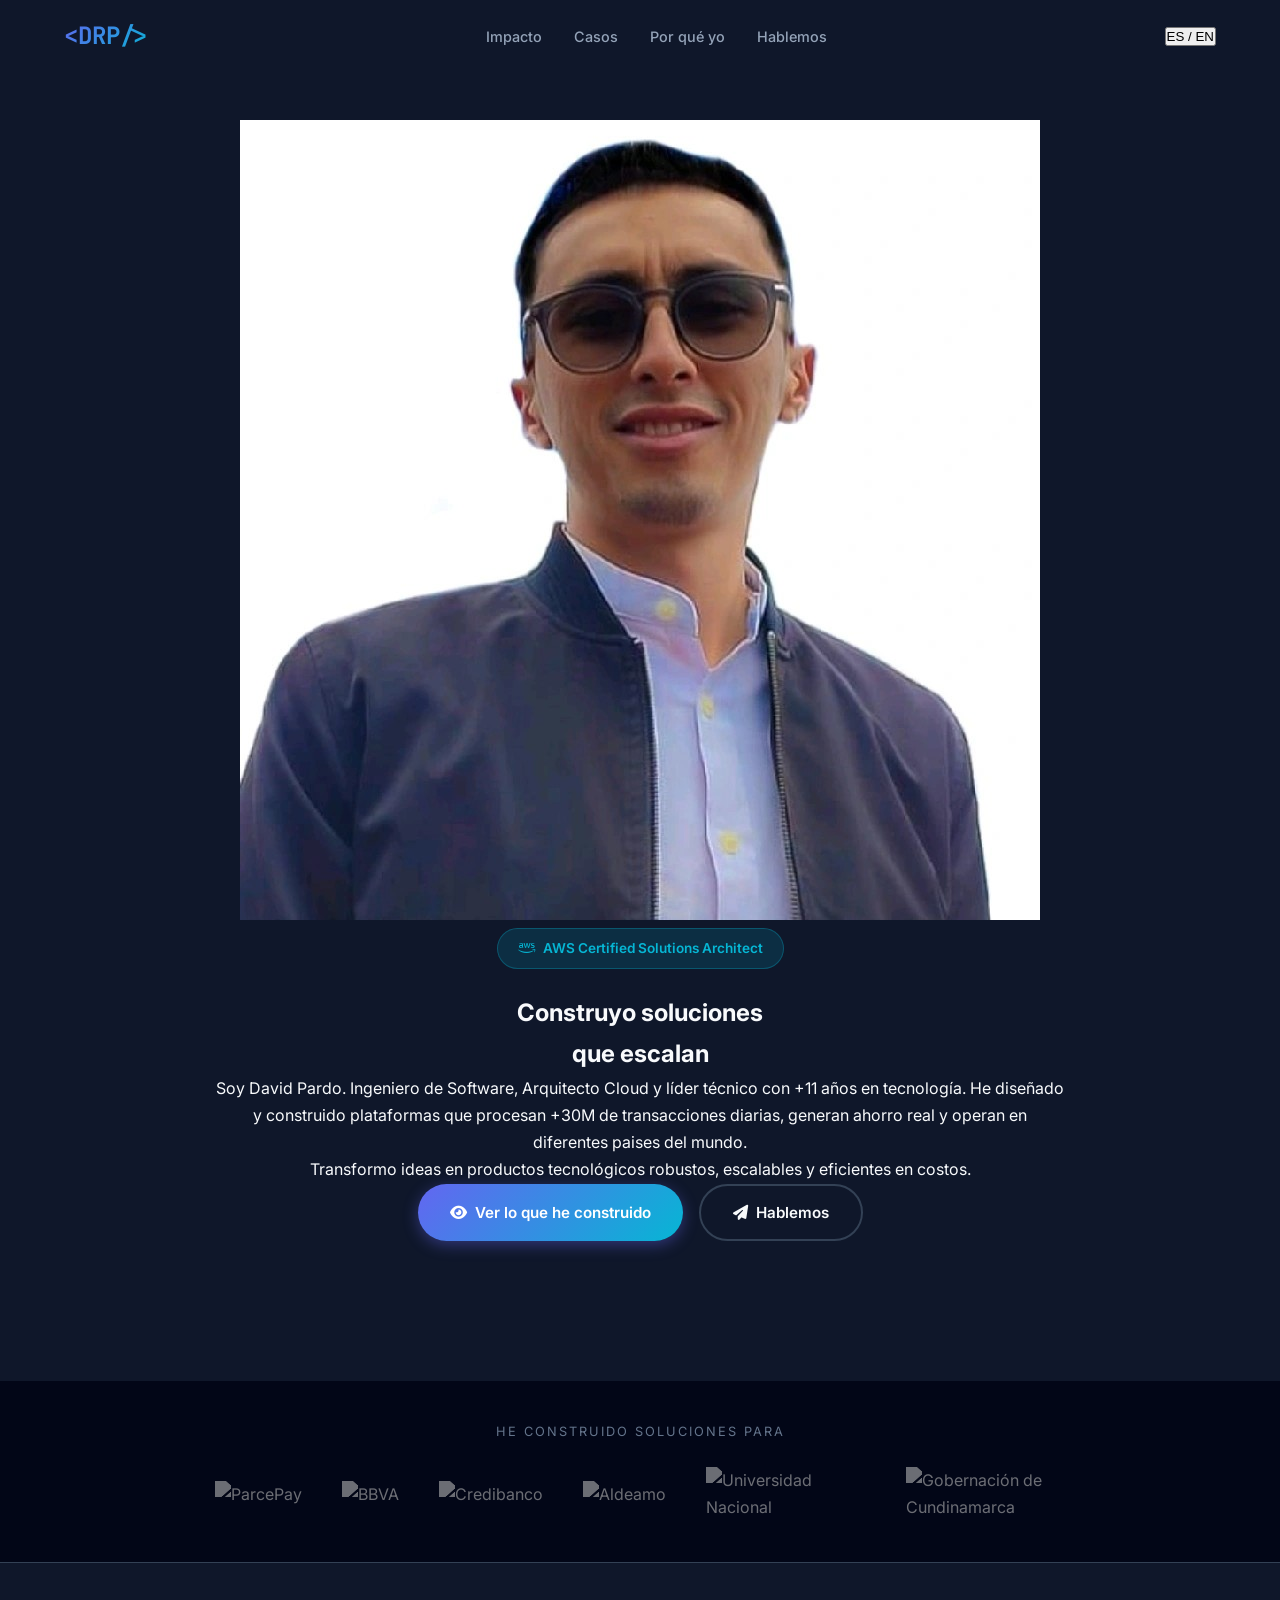
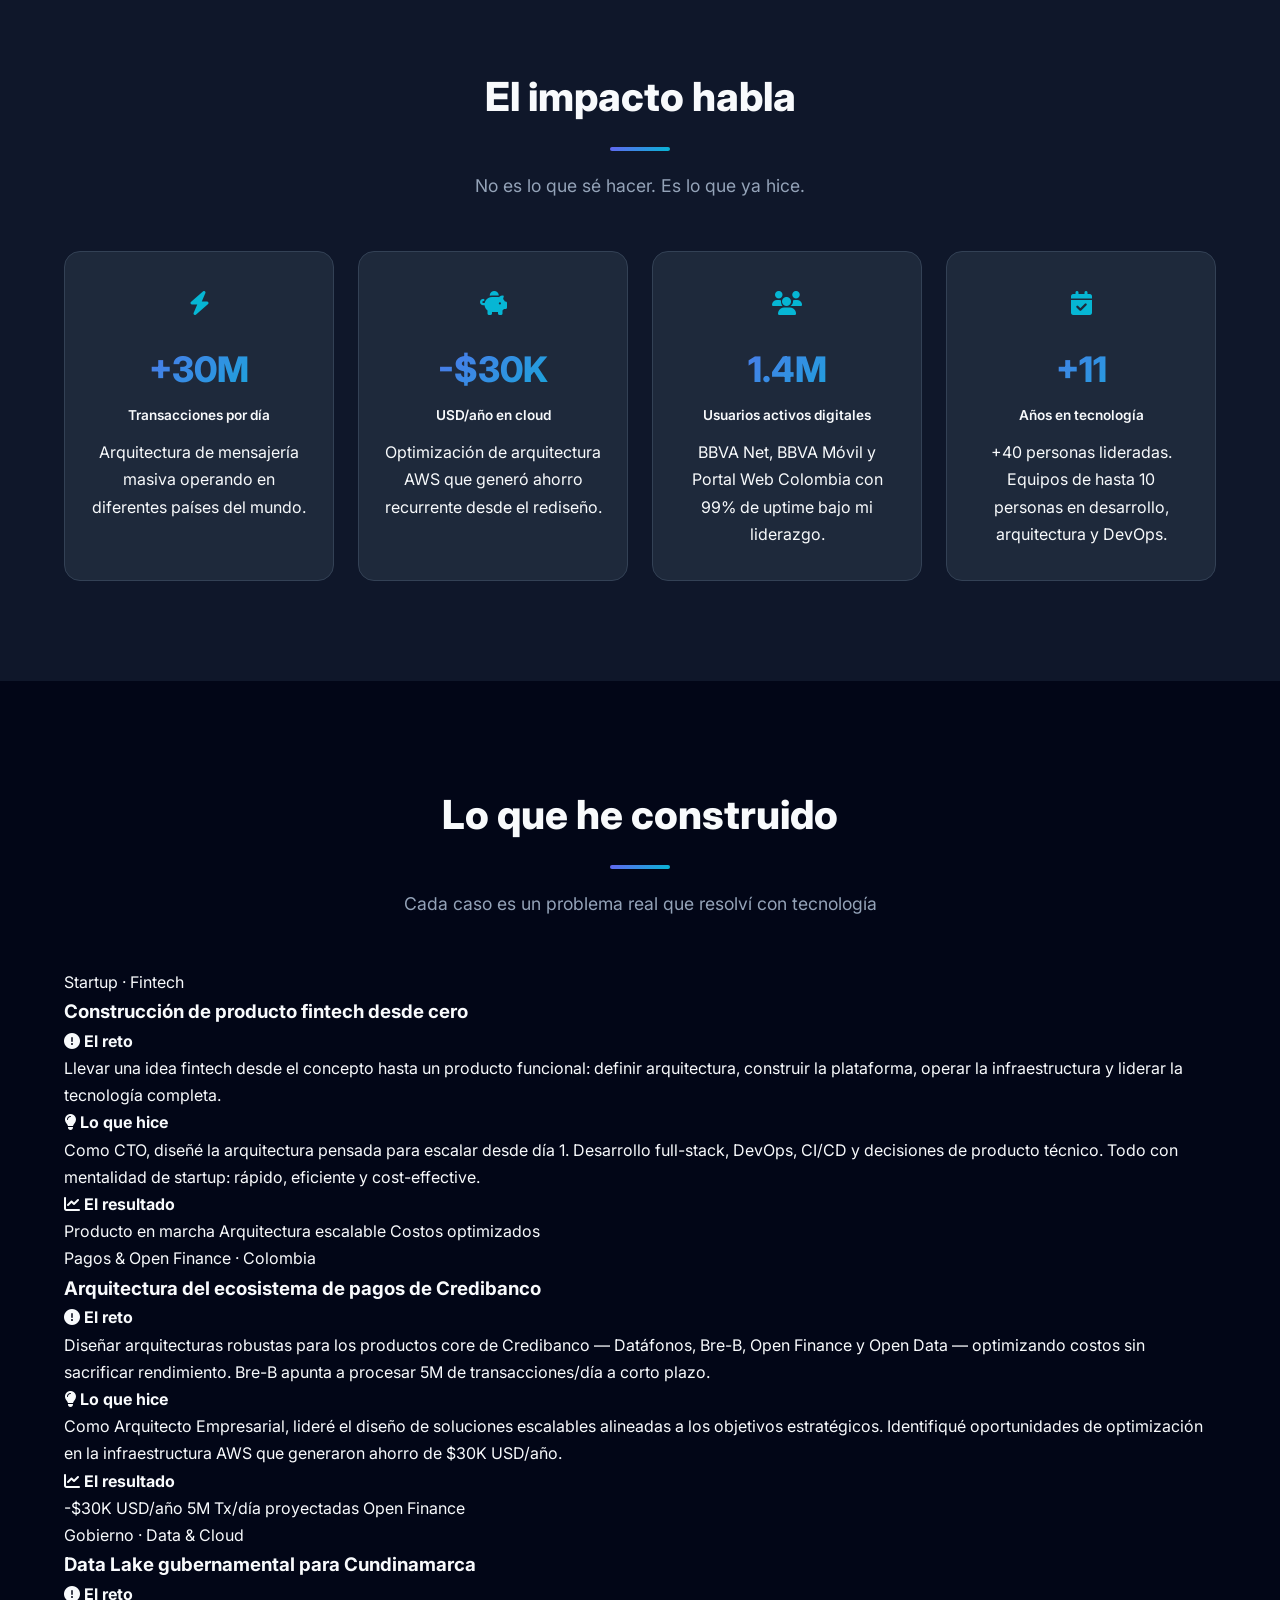
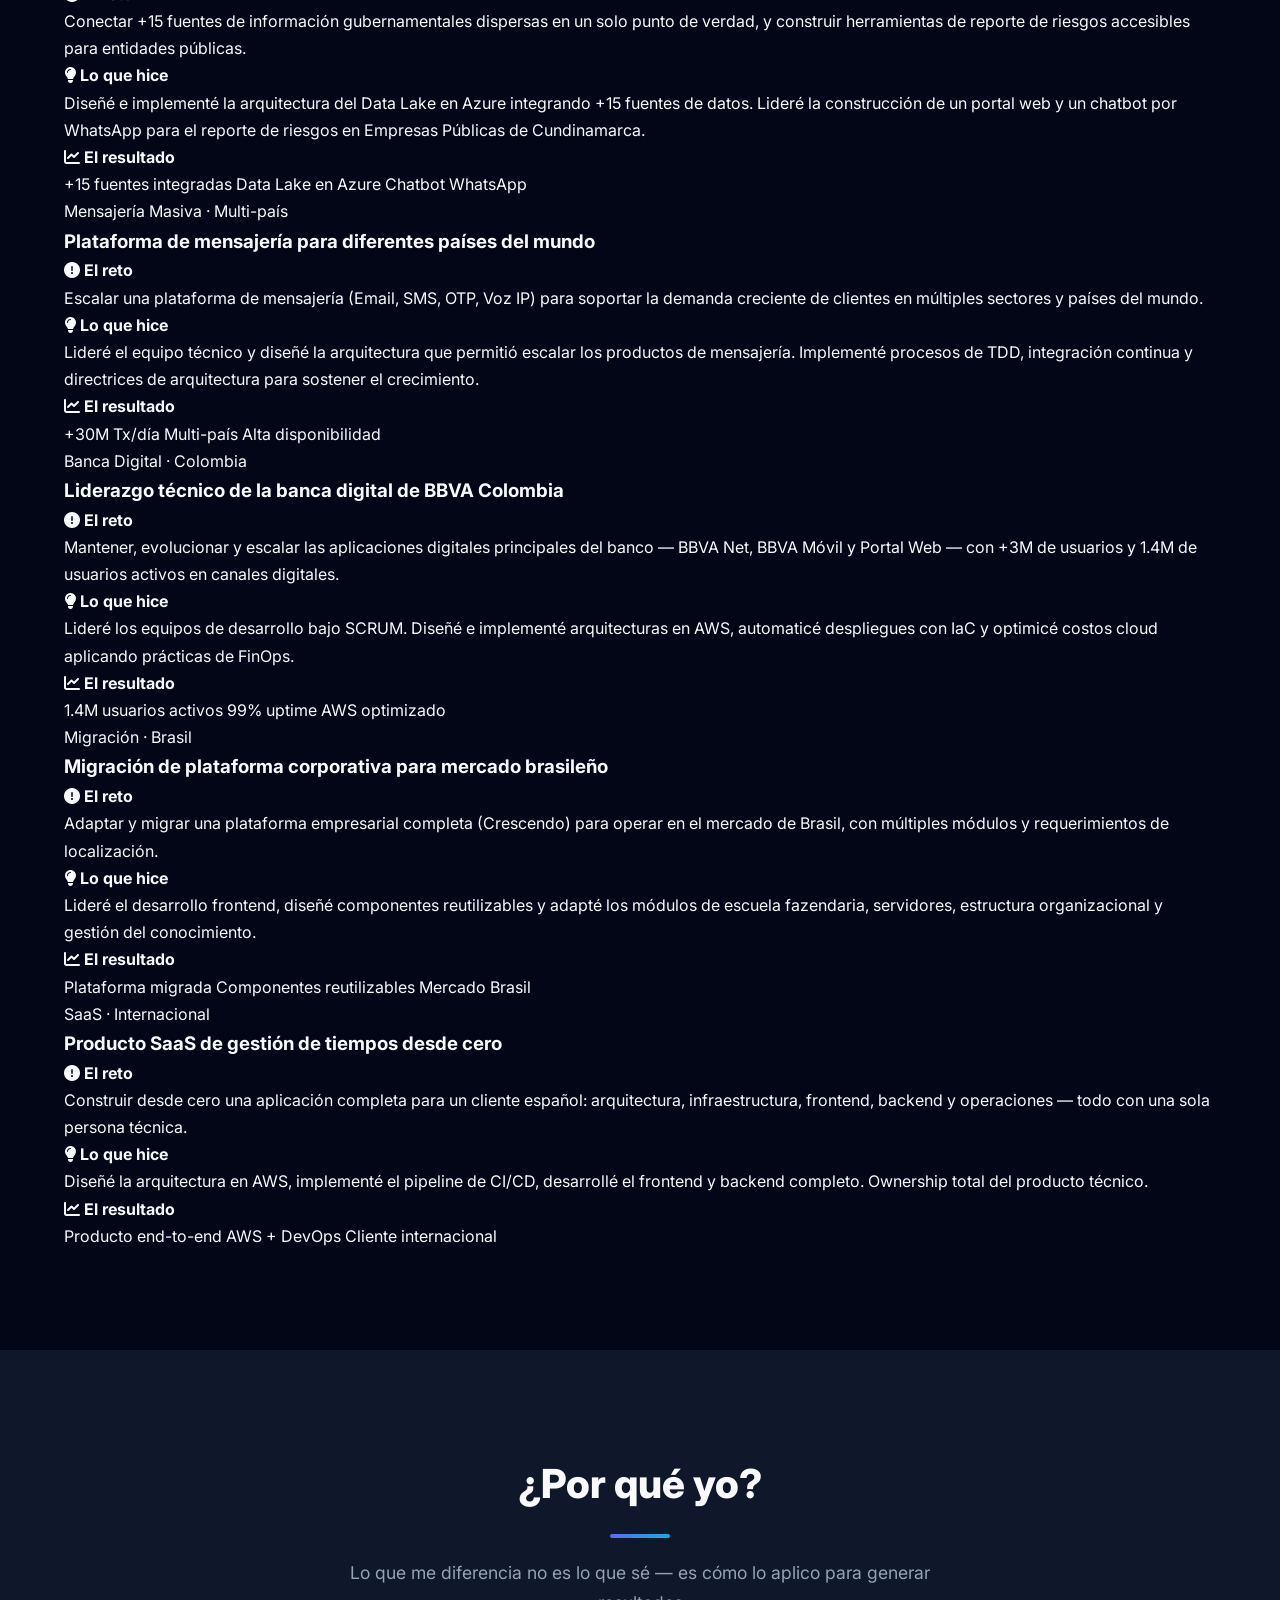
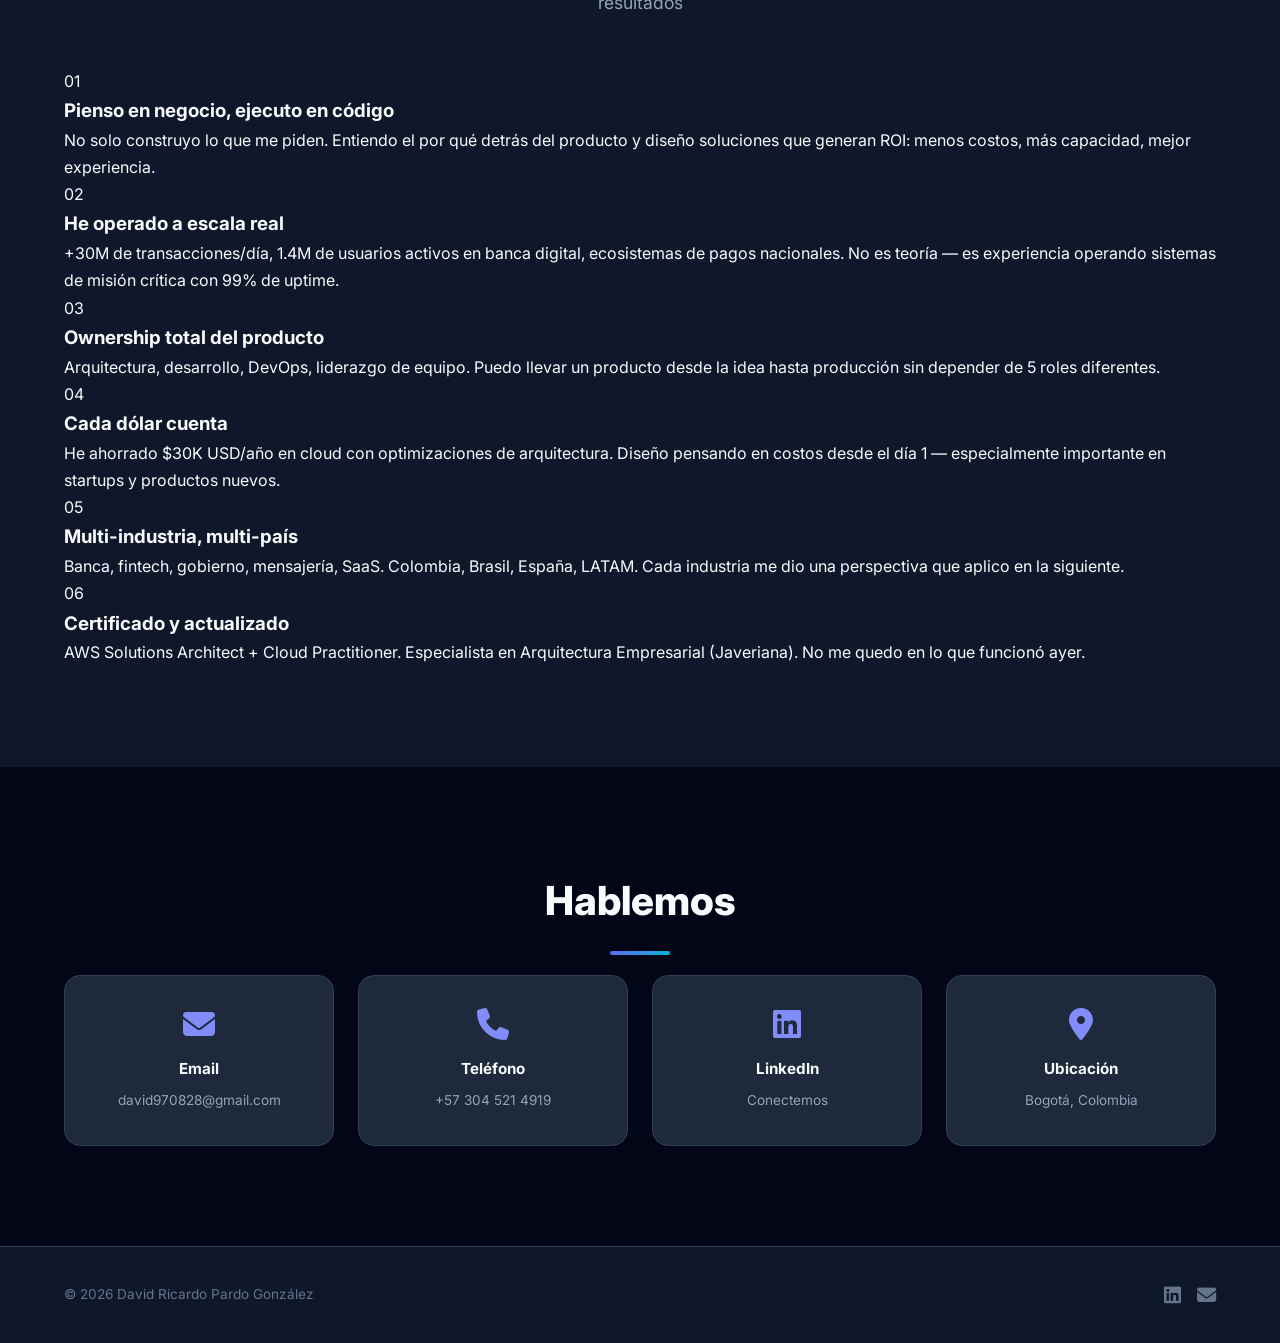
==== commit 771201ed: "DRPG - portfolio update" ====
--- a/portfolio/index.html
+++ b/portfolio/index.html
@@ -3,11 +3,11 @@
 <head>
     <meta charset="UTF-8">
     <meta name="viewport" content="width=device-width, initial-scale=1.0">
-    <title>David Ricardo Pardo González | Arquitecto Cloud & Software</title>
-    <meta name="description" content="Arquitecto Empresarial de Software certificado AWS. +11 años liderando soluciones cloud, microservicios y plataformas de alto impacto para empresas como BBVA, Credibanco y startups.">
+    <title>David Ricardo Pardo González | Construyo soluciones que escalan</title>
+    <meta name="description" content="Arquitecto de Software y Cloud con +11 años de experiencia. He construido plataformas que procesan +30M de transacciones diarias, ahorrado $30K USD/año en cloud y liderado productos con 1.4M de usuarios activos.">
     <link rel="preconnect" href="https://fonts.googleapis.com">
     <link rel="preconnect" href="https://fonts.gstatic.com" crossorigin>
-    <link href="https://fonts.googleapis.com/css2?family=Inter:wght@300;400;500;600;700;800&family=JetBrains+Mono:wght@400;500&display=swap" rel="stylesheet">
+    <link href="https://fonts.googleapis.com/css2?family=Inter:wght@300;400;500;600;700;800;900&family=JetBrains+Mono:wght@400;500&display=swap" rel="stylesheet">
     <link rel="stylesheet" href="https://cdnjs.cloudflare.com/ajax/libs/font-awesome/6.5.1/css/all.min.css">
     <link rel="stylesheet" href="styles.css">
 </head>
@@ -20,610 +20,331 @@
                 <span></span><span></span><span></span>
             </button>
             <ul class="nav-menu" id="nav-menu">
-                <li><a href="#about" class="nav-link">Sobre mí</a></li>
-                <li><a href="#projects" class="nav-link">Proyectos</a></li>
-                <li><a href="#experience" class="nav-link">Experiencia</a></li>
-                <li><a href="#skills" class="nav-link">Habilidades</a></li>
-                <li><a href="#education" class="nav-link">Formación</a></li>
-                <li><a href="#contact" class="nav-link">Contacto</a></li>
+                <li><a href="#impact" class="nav-link">Impacto</a></li>
+                <li><a href="#cases" class="nav-link">Casos</a></li>
+                <li><a href="#why" class="nav-link">Por qué yo</a></li>
+                <li><a href="#contact" class="nav-link">Hablemos</a></li>
             </ul>
+            <button class="lang-toggle" id="lang-toggle" aria-label="Cambiar idioma">
+                <span class="lang-active">ES</span> / <span class="lang-inactive">EN</span>
+            </button>
         </div>
     </nav>
 
-    <!-- Hero Section -->
+    <!-- Hero -->
     <section class="hero" id="hero">
         <div class="hero-particles" id="particles"></div>
         <div class="hero-content">
-            <div class="hero-badge">
-                <i class="fab fa-aws"></i> AWS Certified Solutions Architect
-            </div>
-            <p class="hero-greeting">Hola, soy</p>
-            <h1 class="hero-name">David Ricardo<br>Pardo González</h1>
-            <div class="hero-title-wrapper">
-                <span class="hero-title" id="typed-text"></span>
-                <span class="cursor">|</span>
-            </div>
-            <p class="hero-description">
-                Ingeniero de Software especialista en Arquitectura Empresarial y Arquitecto Cloud certificado por AWS. 
-                +11 años diseñando e implementando soluciones de alto impacto para banca, fintech, gobierno y startups.
-            </p>
-            <div class="hero-cta">
-                <a href="#projects" class="btn btn-primary"><i class="fas fa-rocket"></i> Ver proyectos</a>
-                <a href="#contact" class="btn btn-outline"><i class="fas fa-paper-plane"></i> Contáctame</a>
-            </div>
-            <div class="hero-stats">
-                <div class="stat">
-                    <span class="stat-number">+11</span>
-                    <span class="stat-label">Años de experiencia</span>
-                </div>
-                <div class="stat">
-                    <span class="stat-number">+10</span>
-                    <span class="stat-label">Proyectos de alto impacto</span>
-                </div>
-                <div class="stat">
-                    <span class="stat-number">2</span>
-                    <span class="stat-label">Certificaciones AWS</span>
-                </div>
-            </div>
-        </div>
-        <div class="scroll-indicator"><i class="fas fa-chevron-down"></i></div>
-    </section>
-
-    <!-- Trusted By / Logos Section -->
+            <div class="hero-intro">
+                <div class="hero-photo">
+                    <img src="perfil.jpeg" alt="David Ricardo Pardo González">
+                </div>
+                <div class="hero-text">
+                    <div class="hero-badge"><i class="fab fa-aws"></i> AWS Certified Solutions Architect</div>
+                    <h1>Construyo soluciones<br>que <span class="gradient-text">escalan</span></h1>
+                    <p class="hero-subtitle">
+                        Soy David Pardo. Ingeniero de Software, Arquitecto Cloud y líder técnico con 
+                        +11 años en tecnología. He diseñado y construido plataformas que procesan +30M 
+                        de transacciones diarias, generan ahorro real y operan en diferentes paises del mundo.
+                    </p>
+                    <p class="hero-question">
+                        Transformo ideas en productos tecnológicos robustos, escalables y eficientes en costos.
+                    </p>
+                    <div class="hero-cta">
+                        <a href="#cases" class="btn btn-primary"><i class="fas fa-eye"></i> Ver lo que he construido</a>
+                        <a href="#contact" class="btn btn-outline"><i class="fas fa-paper-plane"></i> Hablemos</a>
+                    </div>
+                </div>
+            </div>
+        </div>
+    </section>
+
+    <!-- Logos -->
     <section class="logos-section">
         <div class="container">
-            <p class="logos-label">Experiencia respaldada por empresas líderes</p>
+            <p class="logos-label">He construido soluciones para</p>
             <div class="logos-grid">
-                <div class="logo-item">
-                    <img src="https://www.parcepay.com/assets/logo-main.svg" alt="ParcePay" class="logo-img">
-                </div>
-                <div class="logo-item">
-                    <img src="https://upload.wikimedia.org/wikipedia/commons/thumb/9/98/BBVA_logo_2025.svg/3840px-BBVA_logo_2025.svg.png" alt="BBVA" class="logo-img">
-                </div>
-                <div class="logo-item">
-                    <img src="https://www.greatplacetowork.com.co/images/CompaniesCertification/Fotos/Credibanco/2025/f2952716-d430-4d82-a743-4b4792fbba40.png" alt="Credibanco" class="logo-img">
-                </div>
-                <div class="logo-item">
-                    <img src="https://www.aldeamo.ai/wp-content/uploads/2025/09/Logo-Aldeamo-fondo-oscuro.svg" alt="Aldeamo" class="logo-img">
-                </div>
-                <div class="logo-item">
-                    <img src="https://www.funcionpublica.gov.co/documents/d/guest/logo-universidad-nacional" alt="Universidad Nacional de Colombia" class="logo-img">
-                </div>
-                <div class="logo-item">
-                    <img src="https://estampillas.cundinamarca.gov.co/info/estampillas/media/bloque9.png" alt="Gobernación de Cundinamarca" class="logo-img">
-                </div>
-            </div>
-        </div>
-    </section>
-
-    <!-- About Section -->
-    <section class="section" id="about">
-        <div class="container">
-            <h2 class="section-title">Sobre mí</h2>
-            <div class="about-hero-grid">
-                <!-- Photo -->
-                <div class="about-photo">
-                    <img src="perfil.jpeg" alt="David Ricardo Pardo González" class="profile-photo">
-                </div>
-                <div class="about-text">
-                    <p class="about-lead">
-                        <strong>Ingeniero de Software</strong> con especialización en <strong>Arquitectura Empresarial de Software</strong> 
-                        (Pontificia Universidad Javeriana) y <strong>Arquitecto Cloud certificado por AWS</strong>.
-                    </p>
-                    <p>
-                        He liderado la construcción de plataformas que impactan a millones de usuarios — desde la banca digital 
-                        de BBVA Colombia hasta soluciones gubernamentales para la Gobernación de Cundinamarca. Mi enfoque combina 
-                        visión estratégica, liderazgo técnico y ejecución práctica.
-                    </p>
-                    <p>
-                        He trabajado con banca, fintech, gobierno y clientes internacionales — desde plataformas 
-                        que procesan millones de transacciones hasta soluciones cloud para entidades públicas. 
-                        Hoy canalizo toda esa experiencia en construir productos tecnológicos de alto impacto.
-                    </p>
-                </div>
-            </div>
-
-            <!-- ¿Por qué yo? -->
-            <div class="why-me-section">
-                <h3 class="why-me-title"><i class="fas fa-bullseye"></i> ¿Por qué yo?</h3>
-                <div class="why-me-grid">
-                    <div class="why-me-card">
-                        <div class="why-me-number">01</div>
-                        <h4>Experiencia en productos financieros</h4>
-                        <p>He construido y liderado plataformas de banca digital (BBVA), ecosistemas de pagos (Credibanco) y mensajería transaccional (Aldeamo). Entiendo el negocio fintech desde adentro.</p>
-                    </div>
-                    <div class="why-me-card">
-                        <div class="why-me-number">02</div>
-                        <h4>Arquitectura que escala</h4>
-                        <p>He diseñado sistemas que procesan +20M de transacciones diarias. Sé construir desde cero con la escalabilidad como principio, no como parche.</p>
-                    </div>
-                    <div class="why-me-card">
-                        <div class="why-me-number">03</div>
-                        <h4>Ejecución end-to-end</h4>
-                        <p>No solo diseño: codifico, despliego, opero y lidero equipos. Desde la arquitectura hasta el deploy en producción, con ownership total del producto.</p>
-                    </div>
-                    <div class="why-me-card">
-                        <div class="why-me-number">04</div>
-                        <h4>Mentalidad de costos</h4>
-                        <p>Optimizo infraestructura desde el diseño. He generado ahorros significativos en cloud para empresas como Credibanco. Cada dólar cuenta en una startup.</p>
-                    </div>
-                </div>
-            </div>
-        </div>
-    </section>
-
-    <!-- Impact / ROI Section -->
+                <div class="logo-item"><img src="https://www.parcepay.com/assets/logo-main.svg" alt="ParcePay" class="logo-img"></div>
+                <div class="logo-item"><img src="https://upload.wikimedia.org/wikipedia/commons/thumb/9/98/BBVA_logo_2025.svg/3840px-BBVA_logo_2025.svg.png" alt="BBVA" class="logo-img"></div>
+                <div class="logo-item"><img src="https://www.greatplacetowork.com.co/images/CompaniesCertification/Fotos/Credibanco/2025/f2952716-d430-4d82-a743-4b4792fbba40.png" alt="Credibanco" class="logo-img"></div>
+                <div class="logo-item"><img src="https://www.aldeamo.ai/wp-content/uploads/2025/09/Logo-Aldeamo-fondo-oscuro.svg" alt="Aldeamo" class="logo-img"></div>
+                <div class="logo-item"><img src="https://www.funcionpublica.gov.co/documents/d/guest/logo-universidad-nacional" alt="Universidad Nacional" class="logo-img"></div>
+                <div class="logo-item"><img src="https://estampillas.cundinamarca.gov.co/info/estampillas/media/bloque9.png" alt="Gobernación de Cundinamarca" class="logo-img"></div>
+            </div>
+        </div>
+    </section>
+
+    <!-- Impact Numbers -->
     <section class="section" id="impact">
         <div class="container">
-            <h2 class="section-title">Impacto en Números</h2>
-            <p class="section-subtitle">Cada proyecto no solo cumplió objetivos técnicos — generó valor de negocio medible</p>
+            <h2 class="section-title">El impacto habla</h2>
+            <p class="section-subtitle">No es lo que sé hacer. Es lo que ya hice.</p>
             <div class="impact-grid">
                 <div class="impact-card">
+                    <div class="impact-icon"><i class="fas fa-bolt"></i></div>
+                    <div class="impact-value">+30M</div>
+                    <div class="impact-label">Transacciones por día</div>
+                    <p class="impact-context">Arquitectura de mensajería masiva operando en diferentes países del mundo.</p>
+                </div>
+                <div class="impact-card">
                     <div class="impact-icon"><i class="fas fa-piggy-bank"></i></div>
-                    <div class="impact-value">$30K USD</div>
-                    <div class="impact-label">Ahorro anual en AWS</div>
-                    <p class="impact-desc">Optimización de arquitectura cloud en Credibanco que redujo costos de infraestructura significativamente.</p>
+                    <div class="impact-value">-$30K</div>
+                    <div class="impact-label">USD/año en cloud</div>
+                    <p class="impact-context">Optimización de arquitectura AWS que generó ahorro recurrente desde el rediseño.</p>
                 </div>
                 <div class="impact-card">
-                    <div class="impact-icon"><i class="fas fa-bolt"></i></div>
-                    <div class="impact-value">+20M</div>
-                    <div class="impact-label">Transacciones/día</div>
-                    <p class="impact-desc">Arquitectura de mensajería en Aldeamo que soportó el crecimiento volumétrico para +10 países de LATAM.</p>
+                    <div class="impact-icon"><i class="fas fa-users"></i></div>
+                    <div class="impact-value">1.4M</div>
+                    <div class="impact-label">Usuarios activos digitales</div>
+                    <p class="impact-context">BBVA Net, BBVA Móvil y Portal Web Colombia con 99% de uptime bajo mi liderazgo.</p>
                 </div>
                 <div class="impact-card">
-                    <div class="impact-icon"><i class="fas fa-chart-line"></i></div>
-                    <div class="impact-value">ROI</div>
-                    <div class="impact-label">Crecimiento transaccional</div>
-                    <p class="impact-desc">Diseños de arquitectura que permitieron escalar volumetría sin incrementar costos proporcionalmente.</p>
-                </div>
-                <div class="impact-card">
-                    <div class="impact-icon"><i class="fas fa-globe-americas"></i></div>
-                    <div class="impact-value">+10</div>
-                    <div class="impact-label">Países con cobertura</div>
-                    <p class="impact-desc">Plataformas desplegadas y operando en múltiples países de Latinoamérica simultáneamente.</p>
-                </div>
-            </div>
-        </div>
-    </section>
-
-    <!-- Projects Section (NEW - High Impact) -->
-    <section class="section section-dark" id="projects">
-        <div class="container">
-            <h2 class="section-title">Proyectos de Alto Impacto</h2>
-            <p class="section-subtitle">Soluciones que transforman industrias y llegan a millones de usuarios</p>
-
-            <div class="projects-grid">
-                <!-- ParcePay -->
-                <div class="project-card featured">
-                    <div class="project-badge">Startup · Fintech</div>
-                    <div class="project-icon"><i class="fas fa-wallet"></i></div>
-                    <h3>ParcePay</h3>
-                    <p class="project-role">CTO · Arquitecto · Líder Técnico · DevOps</p>
-                    <p class="project-desc">
-                        Startup fintech donde lidero toda la capa tecnológica: arquitectura de la solución, 
-                        desarrollo full-stack, infraestructura cloud y operaciones DevOps. Producto diseñado 
-                        para <strong>escalar en el mercado colombiano</strong>.
-                    </p>
-                    <div class="project-metric">Fintech · Escalabilidad desde día 1</div>
-                    <div class="project-tags">
-                        <span class="tag">Startup</span>
-                        <span class="tag">Fintech</span>
-                        <span class="tag">AWS</span>
-                        <span class="tag">Full Stack</span>
-                    </div>
-                </div>
-
-                <!-- Universidad Nacional / Gobernación -->
-                <div class="project-card featured">
-                    <div class="project-badge">Gobierno · Cloud</div>
-                    <div class="project-icon"><i class="fas fa-landmark"></i></div>
-                    <h3>Gobernación de Cundinamarca</h3>
-                    <p class="project-role">Arquitecto Cloud · Contratado por Universidad Nacional de Colombia</p>
-                    <p class="project-desc">
-                        Diseño de arquitectura e implementación de Data Lake en Azure conectando <strong>múltiples fuentes 
-                        gubernamentales</strong>. Plataforma de reporte de riesgos para Empresas Públicas de Cundinamarca 
-                        (EPC): portal web + chatbot WhatsApp.
-                    </p>
-                    <div class="project-metric">Data Lake gubernamental · Multi-fuente</div>
-                    <div class="project-tags">
-                        <span class="tag">Azure</span>
-                        <span class="tag">Data Lake</span>
-                        <span class="tag">Gobierno</span>
-                        <span class="tag">WhatsApp Bot</span>
-                    </div>
-                </div>
-
-                <!-- DeTiempo -->
-                <div class="project-card">
-                    <div class="project-badge">Internacional · SaaS</div>
-                    <div class="project-icon"><i class="fas fa-clock"></i></div>
-                    <h3>DeTiempo</h3>
-                    <p class="project-role">Arquitecto · DevOps · Full Stack Developer</p>
-                    <p class="project-desc">
-                        Aplicación para cliente español. Diseño e implementación de arquitectura en AWS, 
-                        DevOps completo, desarrollo frontend y backend. Gestión de cotizaciones de servicios 
-                        y registro de tiempos.
-                    </p>
-                    <div class="project-tags">
-                        <span class="tag">AWS</span>
-                        <span class="tag">Full Stack</span>
-                        <span class="tag">DevOps</span>
-                        <span class="tag">Internacional</span>
-                    </div>
-                </div>
-
-                <!-- Aldeamo -->
-                <div class="project-card">
-                    <div class="project-badge">Mensajería · LATAM</div>
-                    <div class="project-icon"><i class="fas fa-comment-dots"></i></div>
-                    <h3>Aldeamo</h3>
-                    <p class="project-role">Líder Técnico</p>
-                    <p class="project-desc">
-                        Desarrollo y liderazgo de productos de mensajería masiva: <strong>Email</strong>, 
-                        <strong>SMS</strong>, <strong>OTP</strong> y <strong>Voz IP</strong> para clientes de múltiples 
-                        sectores en <strong>+10 países de LATAM</strong>. Arquitectura que soportaba 
-                        <strong>+20M de transacciones/día</strong>.
-                    </p>
-                    <div class="project-metric">+20M Tx/día · +10 países</div>
-                    <div class="project-tags">
-                        <span class="tag">Alta Disponibilidad</span>
-                        <span class="tag">Mensajería</span>
-                        <span class="tag">LATAM</span>
-                        <span class="tag">Escalabilidad</span>
-                    </div>
-                </div>
-
-                <!-- BBVA -->
-                <div class="project-card">
-                    <div class="project-badge">Banca Digital</div>
-                    <div class="project-icon"><i class="fas fa-university"></i></div>
-                    <h3>BBVA Colombia</h3>
-                    <p class="project-role">Líder Técnico · Application Manager</p>
-                    <p class="project-desc">
-                        Liderazgo técnico de las principales aplicaciones digitales del banco en Colombia: 
-                        <strong>BBVA Net</strong>, <strong>BBVA Móvil</strong> y <strong>Portal Web</strong>. 
-                        Plataformas con <strong>millones de usuarios activos</strong> y transacciones diarias críticas.
-                    </p>
-                    <div class="project-metric">Millones de usuarios · Misión crítica</div>
-                    <div class="project-tags">
-                        <span class="tag">Banca</span>
-                        <span class="tag">AWS</span>
-                        <span class="tag">Microservicios</span>
-                        <span class="tag">SCRUM</span>
-                    </div>
-                </div>
-
-                <!-- Credibanco -->
-                <div class="project-card">
-                    <div class="project-badge">Pagos & Finanzas</div>
-                    <div class="project-icon"><i class="fas fa-credit-card"></i></div>
-                    <h3>Credibanco</h3>
-                    <p class="project-role">Arquitecto Empresarial</p>
-                    <p class="project-desc">
-                        Diseño de arquitecturas para ecosistemas de pagos: <strong>Datáfonos</strong>, 
-                        <strong>Bre-B</strong>, <strong>Open Finance</strong> y <strong>Open Data</strong> en Colombia. 
-                        Infraestructura que procesa <strong>transacciones financieras a nivel nacional</strong>.
-                    </p>
-                    <div class="project-metric">Infraestructura de pagos nacional</div>
-                    <div class="project-tags">
-                        <span class="tag">Open Finance</span>
-                        <span class="tag">Open Data</span>
-                        <span class="tag">Datáfonos</span>
-                        <span class="tag">Arquitectura</span>
-                    </div>
-                </div>
-
-                <!-- Don People / Crescendo -->
-                <div class="project-card">
-                    <div class="project-badge">Internacional · Brasil</div>
-                    <div class="project-icon"><i class="fas fa-globe-americas"></i></div>
-                    <h3>Crescendo - Brasil</h3>
-                    <p class="project-role">Consultor de Software · Frontend Lead</p>
-                    <p class="project-desc">
-                        Migración de la plataforma empresarial y corporativa Crescendo para el mercado brasileño. 
-                        Desarrollo frontend, diseño de componentes reutilizables y adaptación de módulos.
-                    </p>
-                    <div class="project-tags">
-                        <span class="tag">Angular</span>
-                        <span class="tag">Migración</span>
-                        <span class="tag">Brasil</span>
-                        <span class="tag">Componentes</span>
-                    </div>
-                </div>
-            </div>
-        </div>
-    </section>
-
-    <!-- Experience Section -->
-    <section class="section" id="experience">
-        <div class="container">
-            <h2 class="section-title">Trayectoria Profesional</h2>
-            <div class="timeline">
-                <div class="timeline-item">
-                    <div class="timeline-marker"></div>
-                    <div class="timeline-content">
-                        <div class="timeline-header">
-                            <h3>CTO & Arquitecto de Solución</h3>
-                            <span class="company">ParcePay (Startup)</span>
-                            <span class="period">Startup Fintech</span>
-                        </div>
-                        <ul class="timeline-details">
-                            <li>Líder de tecnología, arquitecto de la solución y desarrollador principal</li>
-                            <li>Diseño e implementación de infraestructura cloud y DevOps</li>
-                            <li>Desarrollo full-stack de la plataforma fintech</li>
-                        </ul>
-                        <div class="timeline-tags">
-                            <span class="tag">Startup</span>
-                            <span class="tag">AWS</span>
-                            <span class="tag">Full Stack</span>
-                            <span class="tag">DevOps</span>
-                        </div>
-                    </div>
-                </div>
-
-                <div class="timeline-item">
-                    <div class="timeline-marker"></div>
-                    <div class="timeline-content">
-                        <div class="timeline-header">
-                            <h3>Arquitecto Cloud & Líder Técnico</h3>
-                            <span class="company">Universidad Nacional de Colombia (Freelance)</span>
-                            <span class="period">Gobierno · Azure</span>
-                        </div>
-                        <ul class="timeline-details">
-                            <li>Arquitectura e implementación de Data Lake en Azure para la Gobernación de Cundinamarca</li>
-                            <li>Liderazgo en construcción de plataforma de riesgos para EPC (portal web + chatbot WhatsApp)</li>
-                            <li>Soporte de aplicaciones gubernamentales</li>
-                        </ul>
-                        <div class="timeline-tags">
-                            <span class="tag">Azure</span>
-                            <span class="tag">Data Lake</span>
-                            <span class="tag">Gobierno</span>
-                        </div>
-                    </div>
-                </div>
-
-                <div class="timeline-item">
-                    <div class="timeline-marker"></div>
-                    <div class="timeline-content">
-                        <div class="timeline-header">
-                            <h3>Arquitecto & Full Stack Developer</h3>
-                            <span class="company">DeTiempo - Cliente España (Freelance)</span>
-                            <span class="period">Internacional · AWS</span>
-                        </div>
-                        <ul class="timeline-details">
-                            <li>Diseño e implementación de arquitectura en AWS</li>
-                            <li>DevOps completo: CI/CD, infraestructura, monitoreo</li>
-                            <li>Desarrollo frontend y backend de la plataforma de gestión de tiempos</li>
-                        </ul>
-                        <div class="timeline-tags">
-                            <span class="tag">AWS</span>
-                            <span class="tag">DevOps</span>
-                            <span class="tag">Full Stack</span>
-                        </div>
-                    </div>
-                </div>
-
-                <div class="timeline-item">
-                    <div class="timeline-marker"></div>
-                    <div class="timeline-content">
-                        <div class="timeline-header">
-                            <h3>Arquitecto Empresarial</h3>
-                            <span class="company">Credibanco</span>
-                            <span class="period">Ene 2024 - Abr 2025</span>
-                        </div>
-                        <ul class="timeline-details">
-                            <li>Diseño de arquitecturas para Datáfonos, Bre-B, Open Finance y Open Data</li>
-                            <li>Adopción de tecnologías emergentes y mejores prácticas</li>
-                            <li>Colaboración multidisciplinaria para soluciones innovadoras</li>
-                        </ul>
-                        <div class="timeline-tags">
-                            <span class="tag">Open Finance</span>
-                            <span class="tag">Microservicios</span>
-                            <span class="tag">IaC</span>
-                        </div>
-                    </div>
-                </div>
-
-                <div class="timeline-item">
-                    <div class="timeline-marker"></div>
-                    <div class="timeline-content">
-                        <div class="timeline-header">
-                            <h3>Consultor de Software</h3>
-                            <span class="company">Don People - Crescendo (Brasil)</span>
-                            <span class="period">Oct 2022 - Dic 2024</span>
-                        </div>
-                        <ul class="timeline-details">
-                            <li>Migración de plataforma empresarial y corporativa para Brasil</li>
-                            <li>Desarrollo frontend de múltiples módulos</li>
-                            <li>Diseño de componentes reutilizables</li>
-                        </ul>
-                        <div class="timeline-tags">
-                            <span class="tag">Angular</span>
-                            <span class="tag">Migración</span>
-                            <span class="tag">Brasil</span>
-                        </div>
-                    </div>
-                </div>
-
-                <div class="timeline-item">
-                    <div class="timeline-marker"></div>
-                    <div class="timeline-content">
-                        <div class="timeline-header">
-                            <h3>Líder Técnico</h3>
-                            <span class="company">Aldeamo</span>
-                            <span class="period">May 2022 - Ene 2024</span>
-                        </div>
-                        <ul class="timeline-details">
-                            <li>Desarrollo y liderazgo de productos de mensajería: Email, SMS, OTP y Voz IP</li>
-                            <li>Arquitectura que soportaba <strong>+20M de transacciones/día</strong></li>
-                            <li>Clientes de múltiples sectores en <strong>+10 países de LATAM</strong></li>
-                            <li>Mejora de procesos ágiles, TDD e Integración Continua</li>
-                        </ul>
-                        <div class="timeline-tags">
-                            <span class="tag">+20M Tx/día</span>
-                            <span class="tag">LATAM</span>
-                            <span class="tag">Mensajería</span>
-                            <span class="tag">Alta Disponibilidad</span>
-                        </div>
-                    </div>
-                </div>
-
-                <div class="timeline-item">
-                    <div class="timeline-marker"></div>
-                    <div class="timeline-content">
-                        <div class="timeline-header">
-                            <h3>Software Engineer I · Application Manager</h3>
-                            <span class="company">BBVA Colombia</span>
-                            <span class="period">Dic 2018 - May 2022</span>
-                        </div>
-                        <ul class="timeline-details">
-                            <li>Liderazgo técnico de BBVA Net, BBVA Móvil y Portal Web Colombia</li>
-                            <li>Diseño e implementación de arquitecturas en AWS</li>
-                            <li>Automatización y optimización de costos mediante IaC</li>
-                            <li>Liderazgo de equipos bajo metodología SCRUM</li>
-                        </ul>
-                        <div class="timeline-tags">
-                            <span class="tag">AWS</span>
-                            <span class="tag">SCRUM</span>
-                            <span class="tag">Banca Digital</span>
-                        </div>
-                    </div>
-                </div>
-
-                <div class="timeline-item">
-                    <div class="timeline-marker"></div>
-                    <div class="timeline-content">
-                        <div class="timeline-header">
-                            <h3>Analista Programador</h3>
-                            <span class="company">Grupo CMC Colombia</span>
-                            <span class="period">Oct 2015 - Oct 2018</span>
-                        </div>
-                        <ul class="timeline-details">
-                            <li>Desarrollo de aplicaciones para Banco BBVA</li>
-                            <li>Diseño y desarrollo de Servicios REST</li>
-                            <li>Soporte y mantenimiento de aplicativos</li>
-                        </ul>
-                        <div class="timeline-tags">
-                            <span class="tag">Java</span>
-                            <span class="tag">REST</span>
-                            <span class="tag">Backend</span>
-                        </div>
-                    </div>
-                </div>
-            </div>
-        </div>
-    </section>
-
-    <!-- Skills Section -->
-    <section class="section section-dark" id="skills">
-        <div class="container">
-            <h2 class="section-title">Stack Tecnológico</h2>
-            <div class="skills-grid">
-                <div class="skill-category">
-                    <div class="skill-icon"><i class="fas fa-cloud"></i></div>
-                    <h3>Cloud & Plataformas</h3>
-                    <div class="skill-tags">
-                        <span class="skill-tag highlight">AWS (Certified)</span>
-                        <span class="skill-tag highlight">Azure</span>
-                        <span class="skill-tag">GCP</span>
-                        <span class="skill-tag">VMware</span>
-                    </div>
-                </div>
-                <div class="skill-category">
-                    <div class="skill-icon"><i class="fas fa-code"></i></div>
-                    <h3>Lenguajes & Frameworks</h3>
-                    <div class="skill-tags">
-                        <span class="skill-tag">Java 8/11/17</span>
-                        <span class="skill-tag">Spring</span>
-                        <span class="skill-tag">Angular</span>
-                        <span class="skill-tag">Python</span>
-                        <span class="skill-tag">JavaScript</span>
-                        <span class="skill-tag">Ionic</span>
-                    </div>
-                </div>
-                <div class="skill-category">
-                    <div class="skill-icon"><i class="fas fa-database"></i></div>
-                    <h3>Datos & Mensajería</h3>
-                    <div class="skill-tags">
-                        <span class="skill-tag">MongoDB</span>
-                        <span class="skill-tag">MySQL</span>
-                        <span class="skill-tag">Oracle</span>
-                        <span class="skill-tag">Redis</span>
-                        <span class="skill-tag">Kafka</span>
-                        <span class="skill-tag">RabbitMQ</span>
-                    </div>
-                </div>
-                <div class="skill-category">
-                    <div class="skill-icon"><i class="fas fa-infinity"></i></div>
-                    <h3>DevOps & CI/CD</h3>
-                    <div class="skill-tags">
-                        <span class="skill-tag">Kubernetes</span>
-                        <span class="skill-tag">Docker</span>
-                        <span class="skill-tag">Jenkins</span>
-                        <span class="skill-tag">Git</span>
-                        <span class="skill-tag">SonarQube</span>
-                        <span class="skill-tag">Grafana</span>
-                    </div>
-                </div>
-                <div class="skill-category">
-                    <div class="skill-icon"><i class="fas fa-sitemap"></i></div>
-                    <h3>Arquitectura</h3>
-                    <div class="skill-tags">
-                        <span class="skill-tag">Microservicios</span>
-                        <span class="skill-tag">Event-Driven</span>
-                        <span class="skill-tag">IaC</span>
-                        <span class="skill-tag">FinOps</span>
-                        <span class="skill-tag">Data Lake</span>
-                        <span class="skill-tag">Serverless</span>
-                    </div>
-                </div>
-                <div class="skill-category">
-                    <div class="skill-icon"><i class="fas fa-certificate"></i></div>
-                    <h3>Certificaciones AWS</h3>
-                    <div class="skill-tags">
-                        <span class="skill-tag highlight">Cloud Practitioner</span>
-                        <span class="skill-tag highlight">Solutions Architect</span>
-                    </div>
-                </div>
-            </div>
-        </div>
-    </section>
-
-    <!-- Education Section -->
-    <section class="section" id="education">
-        <div class="container">
-            <h2 class="section-title">Formación Académica</h2>
-            <div class="education-grid">
-                <div class="education-card">
-                    <div class="education-icon"><i class="fas fa-graduation-cap"></i></div>
-                    <h3>Especialización en Arquitectura Empresarial de Software</h3>
-                    <p class="institution">Pontificia Universidad Javeriana</p>
-                    <p class="edu-period">2021 - 2022</p>
-                </div>
-                <div class="education-card">
-                    <div class="education-icon"><i class="fas fa-laptop-code"></i></div>
-                    <h3>Ingeniería de Software</h3>
-                    <p class="institution">UNINPAHU</p>
-                    <p class="edu-period">2015 - 2018</p>
-                </div>
-                <div class="education-card">
-                    <div class="education-icon"><i class="fas fa-microchip"></i></div>
-                    <h3>Tecnólogo en Mantenimiento de Equipos de Cómputo</h3>
-                    <p class="institution">SENA</p>
-                    <p class="edu-period">2014 - 2015</p>
-                </div>
-            </div>
-        </div>
-    </section>
-
-    <!-- Contact Section -->
+                    <div class="impact-icon"><i class="fas fa-calendar-check"></i></div>
+                    <div class="impact-value">+11</div>
+                    <div class="impact-label">Años en tecnología</div>
+                    <p class="impact-context">+40 personas lideradas. Equipos de hasta 10 personas en desarrollo, arquitectura y DevOps.</p>
+                </div>
+            </div>
+        </div>
+    </section>
+
+    <!-- Cases / What I've Built -->
+    <section class="section section-dark" id="cases">
+        <div class="container">
+            <h2 class="section-title">Lo que he construido</h2>
+            <p class="section-subtitle">Cada caso es un problema real que resolví con tecnología</p>
+
+            <div class="cases-list">
+                <!-- Case 1: ParcePay -->
+                <div class="case-card case-featured">
+                    <div class="case-header">
+                        <div class="case-category">Startup · Fintech</div>
+                        <h3>Construcción de producto fintech desde cero</h3>
+                    </div>
+                    <div class="case-body">
+                        <div class="case-challenge">
+                            <h4><i class="fas fa-exclamation-circle"></i> El reto</h4>
+                            <p>Llevar una idea fintech desde el concepto hasta un producto funcional: definir arquitectura, construir la plataforma, operar la infraestructura y liderar la tecnología completa.</p>
+                        </div>
+                        <div class="case-solution">
+                            <h4><i class="fas fa-lightbulb"></i> Lo que hice</h4>
+                            <p>Como CTO, diseñé la arquitectura pensada para escalar desde día 1. Desarrollo full-stack, DevOps, CI/CD y decisiones de producto técnico. Todo con mentalidad de startup: rápido, eficiente y cost-effective.</p>
+                        </div>
+                        <div class="case-result">
+                            <h4><i class="fas fa-chart-line"></i> El resultado</h4>
+                            <div class="result-metrics">
+                                <span class="result-metric">Producto en marcha</span>
+                                <span class="result-metric">Arquitectura escalable</span>
+                                <span class="result-metric">Costos optimizados</span>
+                            </div>
+                        </div>
+                    </div>
+                </div>
+
+                <!-- Case 2: Credibanco -->
+                <div class="case-card">
+                    <div class="case-header">
+                        <div class="case-category">Pagos & Open Finance · Colombia</div>
+                        <h3>Arquitectura del ecosistema de pagos de Credibanco</h3>
+                    </div>
+                    <div class="case-body">
+                        <div class="case-challenge">
+                            <h4><i class="fas fa-exclamation-circle"></i> El reto</h4>
+                            <p>Diseñar arquitecturas robustas para los productos core de Credibanco — Datáfonos, Bre-B, Open Finance y Open Data — optimizando costos sin sacrificar rendimiento. Bre-B apunta a procesar 5M de transacciones/día a corto plazo.</p>
+                        </div>
+                        <div class="case-solution">
+                            <h4><i class="fas fa-lightbulb"></i> Lo que hice</h4>
+                            <p>Como Arquitecto Empresarial, lideré el diseño de soluciones escalables alineadas a los objetivos estratégicos. Identifiqué oportunidades de optimización en la infraestructura AWS que generaron ahorro de $30K USD/año.</p>
+                        </div>
+                        <div class="case-result">
+                            <h4><i class="fas fa-chart-line"></i> El resultado</h4>
+                            <div class="result-metrics">
+                                <span class="result-metric">-$30K USD/año</span>
+                                <span class="result-metric">5M Tx/día proyectadas</span>
+                                <span class="result-metric">Open Finance</span>
+                            </div>
+                        </div>
+                    </div>
+                </div>
+
+                <!-- Case 3: Gobernación -->
+                <div class="case-card">
+                    <div class="case-header">
+                        <div class="case-category">Gobierno · Data & Cloud</div>
+                        <h3>Data Lake gubernamental para Cundinamarca</h3>
+                    </div>
+                    <div class="case-body">
+                        <div class="case-challenge">
+                            <h4><i class="fas fa-exclamation-circle"></i> El reto</h4>
+                            <p>Conectar +15 fuentes de información gubernamentales dispersas en un solo punto de verdad, y construir herramientas de reporte de riesgos accesibles para entidades públicas.</p>
+                        </div>
+                        <div class="case-solution">
+                            <h4><i class="fas fa-lightbulb"></i> Lo que hice</h4>
+                            <p>Diseñé e implementé la arquitectura del Data Lake en Azure integrando +15 fuentes de datos. Lideré la construcción de un portal web y un chatbot por WhatsApp para el reporte de riesgos en Empresas Públicas de Cundinamarca.</p>
+                        </div>
+                        <div class="case-result">
+                            <h4><i class="fas fa-chart-line"></i> El resultado</h4>
+                            <div class="result-metrics">
+                                <span class="result-metric">+15 fuentes integradas</span>
+                                <span class="result-metric">Data Lake en Azure</span>
+                                <span class="result-metric">Chatbot WhatsApp</span>
+                            </div>
+                        </div>
+                    </div>
+                </div>
+
+                <!-- Case 4: Aldeamo -->
+                <div class="case-card">
+                    <div class="case-header">
+                        <div class="case-category">Mensajería Masiva · Multi-país</div>
+                        <h3>Plataforma de mensajería para diferentes países del mundo</h3>
+                    </div>
+                    <div class="case-body">
+                        <div class="case-challenge">
+                            <h4><i class="fas fa-exclamation-circle"></i> El reto</h4>
+                            <p>Escalar una plataforma de mensajería (Email, SMS, OTP, Voz IP) para soportar la demanda creciente de clientes en múltiples sectores y países del mundo.</p>
+                        </div>
+                        <div class="case-solution">
+                            <h4><i class="fas fa-lightbulb"></i> Lo que hice</h4>
+                            <p>Lideré el equipo técnico y diseñé la arquitectura que permitió escalar los productos de mensajería. Implementé procesos de TDD, integración continua y directrices de arquitectura para sostener el crecimiento.</p>
+                        </div>
+                        <div class="case-result">
+                            <h4><i class="fas fa-chart-line"></i> El resultado</h4>
+                            <div class="result-metrics">
+                                <span class="result-metric">+30M Tx/día</span>
+                                <span class="result-metric">Multi-país</span>
+                                <span class="result-metric">Alta disponibilidad</span>
+                            </div>
+                        </div>
+                    </div>
+                </div>
+
+                <!-- Case 5: BBVA -->
+                <div class="case-card">
+                    <div class="case-header">
+                        <div class="case-category">Banca Digital · Colombia</div>
+                        <h3>Liderazgo técnico de la banca digital de BBVA Colombia</h3>
+                    </div>
+                    <div class="case-body">
+                        <div class="case-challenge">
+                            <h4><i class="fas fa-exclamation-circle"></i> El reto</h4>
+                            <p>Mantener, evolucionar y escalar las aplicaciones digitales principales del banco — BBVA Net, BBVA Móvil y Portal Web — con +3M de usuarios y 1.4M de usuarios activos en canales digitales.</p>
+                        </div>
+                        <div class="case-solution">
+                            <h4><i class="fas fa-lightbulb"></i> Lo que hice</h4>
+                            <p>Lideré los equipos de desarrollo bajo SCRUM. Diseñé e implementé arquitecturas en AWS, automaticé despliegues con IaC y optimicé costos cloud aplicando prácticas de FinOps.</p>
+                        </div>
+                        <div class="case-result">
+                            <h4><i class="fas fa-chart-line"></i> El resultado</h4>
+                            <div class="result-metrics">
+                                <span class="result-metric">1.4M usuarios activos</span>
+                                <span class="result-metric">99% uptime</span>
+                                <span class="result-metric">AWS optimizado</span>
+                            </div>
+                        </div>
+                    </div>
+                </div>
+
+                <!-- Case 6: Crescendo Brasil -->
+                <div class="case-card">
+                    <div class="case-header">
+                        <div class="case-category">Migración · Brasil</div>
+                        <h3>Migración de plataforma corporativa para mercado brasileño</h3>
+                    </div>
+                    <div class="case-body">
+                        <div class="case-challenge">
+                            <h4><i class="fas fa-exclamation-circle"></i> El reto</h4>
+                            <p>Adaptar y migrar una plataforma empresarial completa (Crescendo) para operar en el mercado de Brasil, con múltiples módulos y requerimientos de localización.</p>
+                        </div>
+                        <div class="case-solution">
+                            <h4><i class="fas fa-lightbulb"></i> Lo que hice</h4>
+                            <p>Lideré el desarrollo frontend, diseñé componentes reutilizables y adapté los módulos de escuela fazendaria, servidores, estructura organizacional y gestión del conocimiento.</p>
+                        </div>
+                        <div class="case-result">
+                            <h4><i class="fas fa-chart-line"></i> El resultado</h4>
+                            <div class="result-metrics">
+                                <span class="result-metric">Plataforma migrada</span>
+                                <span class="result-metric">Componentes reutilizables</span>
+                                <span class="result-metric">Mercado Brasil</span>
+                            </div>
+                        </div>
+                    </div>
+                </div>
+
+                <!-- Case 7: DeTiempo -->
+                <div class="case-card">
+                    <div class="case-header">
+                        <div class="case-category">SaaS · Internacional</div>
+                        <h3>Producto SaaS de gestión de tiempos desde cero</h3>
+                    </div>
+                    <div class="case-body">
+                        <div class="case-challenge">
+                            <h4><i class="fas fa-exclamation-circle"></i> El reto</h4>
+                            <p>Construir desde cero una aplicación completa para un cliente español: arquitectura, infraestructura, frontend, backend y operaciones — todo con una sola persona técnica.</p>
+                        </div>
+                        <div class="case-solution">
+                            <h4><i class="fas fa-lightbulb"></i> Lo que hice</h4>
+                            <p>Diseñé la arquitectura en AWS, implementé el pipeline de CI/CD, desarrollé el frontend y backend completo. Ownership total del producto técnico.</p>
+                        </div>
+                        <div class="case-result">
+                            <h4><i class="fas fa-chart-line"></i> El resultado</h4>
+                            <div class="result-metrics">
+                                <span class="result-metric">Producto end-to-end</span>
+                                <span class="result-metric">AWS + DevOps</span>
+                                <span class="result-metric">Cliente internacional</span>
+                            </div>
+                        </div>
+                    </div>
+                </div>
+            </div>
+        </div>
+    </section>
+
+    <!-- Why Me -->
+    <section class="section" id="why">
+        <div class="container">
+            <h2 class="section-title">¿Por qué yo?</h2>
+            <p class="section-subtitle">Lo que me diferencia no es lo que sé — es cómo lo aplico para generar resultados</p>
+
+            <div class="why-grid">
+                <div class="why-card">
+                    <div class="why-number">01</div>
+                    <h3>Pienso en negocio, ejecuto en código</h3>
+                    <p>No solo construyo lo que me piden. Entiendo el por qué detrás del producto y diseño soluciones que generan ROI: menos costos, más capacidad, mejor experiencia.</p>
+                </div>
+                <div class="why-card">
+                    <div class="why-number">02</div>
+                    <h3>He operado a escala real</h3>
+                    <p>+30M de transacciones/día, 1.4M de usuarios activos en banca digital, ecosistemas de pagos nacionales. No es teoría — es experiencia operando sistemas de misión crítica con 99% de uptime.</p>
+                </div>
+                <div class="why-card">
+                    <div class="why-number">03</div>
+                    <h3>Ownership total del producto</h3>
+                    <p>Arquitectura, desarrollo, DevOps, liderazgo de equipo. Puedo llevar un producto desde la idea hasta producción sin depender de 5 roles diferentes.</p>
+                </div>
+                <div class="why-card">
+                    <div class="why-number">04</div>
+                    <h3>Cada dólar cuenta</h3>
+                    <p>He ahorrado $30K USD/año en cloud con optimizaciones de arquitectura. Diseño pensando en costos desde el día 1 — especialmente importante en startups y productos nuevos.</p>
+                </div>
+                <div class="why-card">
+                    <div class="why-number">05</div>
+                    <h3>Multi-industria, multi-país</h3>
+                    <p>Banca, fintech, gobierno, mensajería, SaaS. Colombia, Brasil, España, LATAM. Cada industria me dio una perspectiva que aplico en la siguiente.</p>
+                </div>
+                <div class="why-card">
+                    <div class="why-number">06</div>
+                    <h3>Certificado y actualizado</h3>
+                    <p>AWS Solutions Architect + Cloud Practitioner. Especialista en Arquitectura Empresarial (Javeriana). No me quedo en lo que funcionó ayer.</p>
+                </div>
+            </div>
+        </div>
+    </section>
+
+    <!-- Contact -->
     <section class="section section-dark" id="contact">
         <div class="container">
-            <h2 class="section-title">Trabajemos Juntos</h2>
-            <p class="contact-subtitle">
-                ¿Necesitas un arquitecto cloud, líder técnico o desarrollador senior para tu proyecto? 
-                Estoy disponible para consultoría, freelance y oportunidades de alto impacto.
-            </p>
+            <h2 class="section-title">Hablemos</h2>
             <div class="contact-grid">
                 <a href="mailto:david970828@gmail.com" class="contact-card">
                     <i class="fas fa-envelope"></i>
@@ -638,7 +359,7 @@
                 <a href="https://www.linkedin.com/in/david-ricardo-pardo-gonzalez-073346135/" target="_blank" class="contact-card">
                     <i class="fab fa-linkedin"></i>
                     <h3>LinkedIn</h3>
-                    <p>@david-ricardo-pardogonzalez</p>
+                    <p>Conectemos</p>
                 </a>
                 <div class="contact-card">
                     <i class="fas fa-map-marker-alt"></i>
@@ -652,7 +373,7 @@
     <!-- Footer -->
     <footer class="footer">
         <div class="container">
-            <p>&copy; 2026 David Ricardo Pardo González. Arquitecto Cloud & Software.</p>
+            <p>&copy; 2026 David Ricardo Pardo González</p>
             <div class="footer-social">
                 <a href="https://www.linkedin.com/in/david-ricardo-pardo-gonzalez-073346135/" target="_blank" aria-label="LinkedIn"><i class="fab fa-linkedin"></i></a>
                 <a href="mailto:david970828@gmail.com" aria-label="Email"><i class="fas fa-envelope"></i></a>
